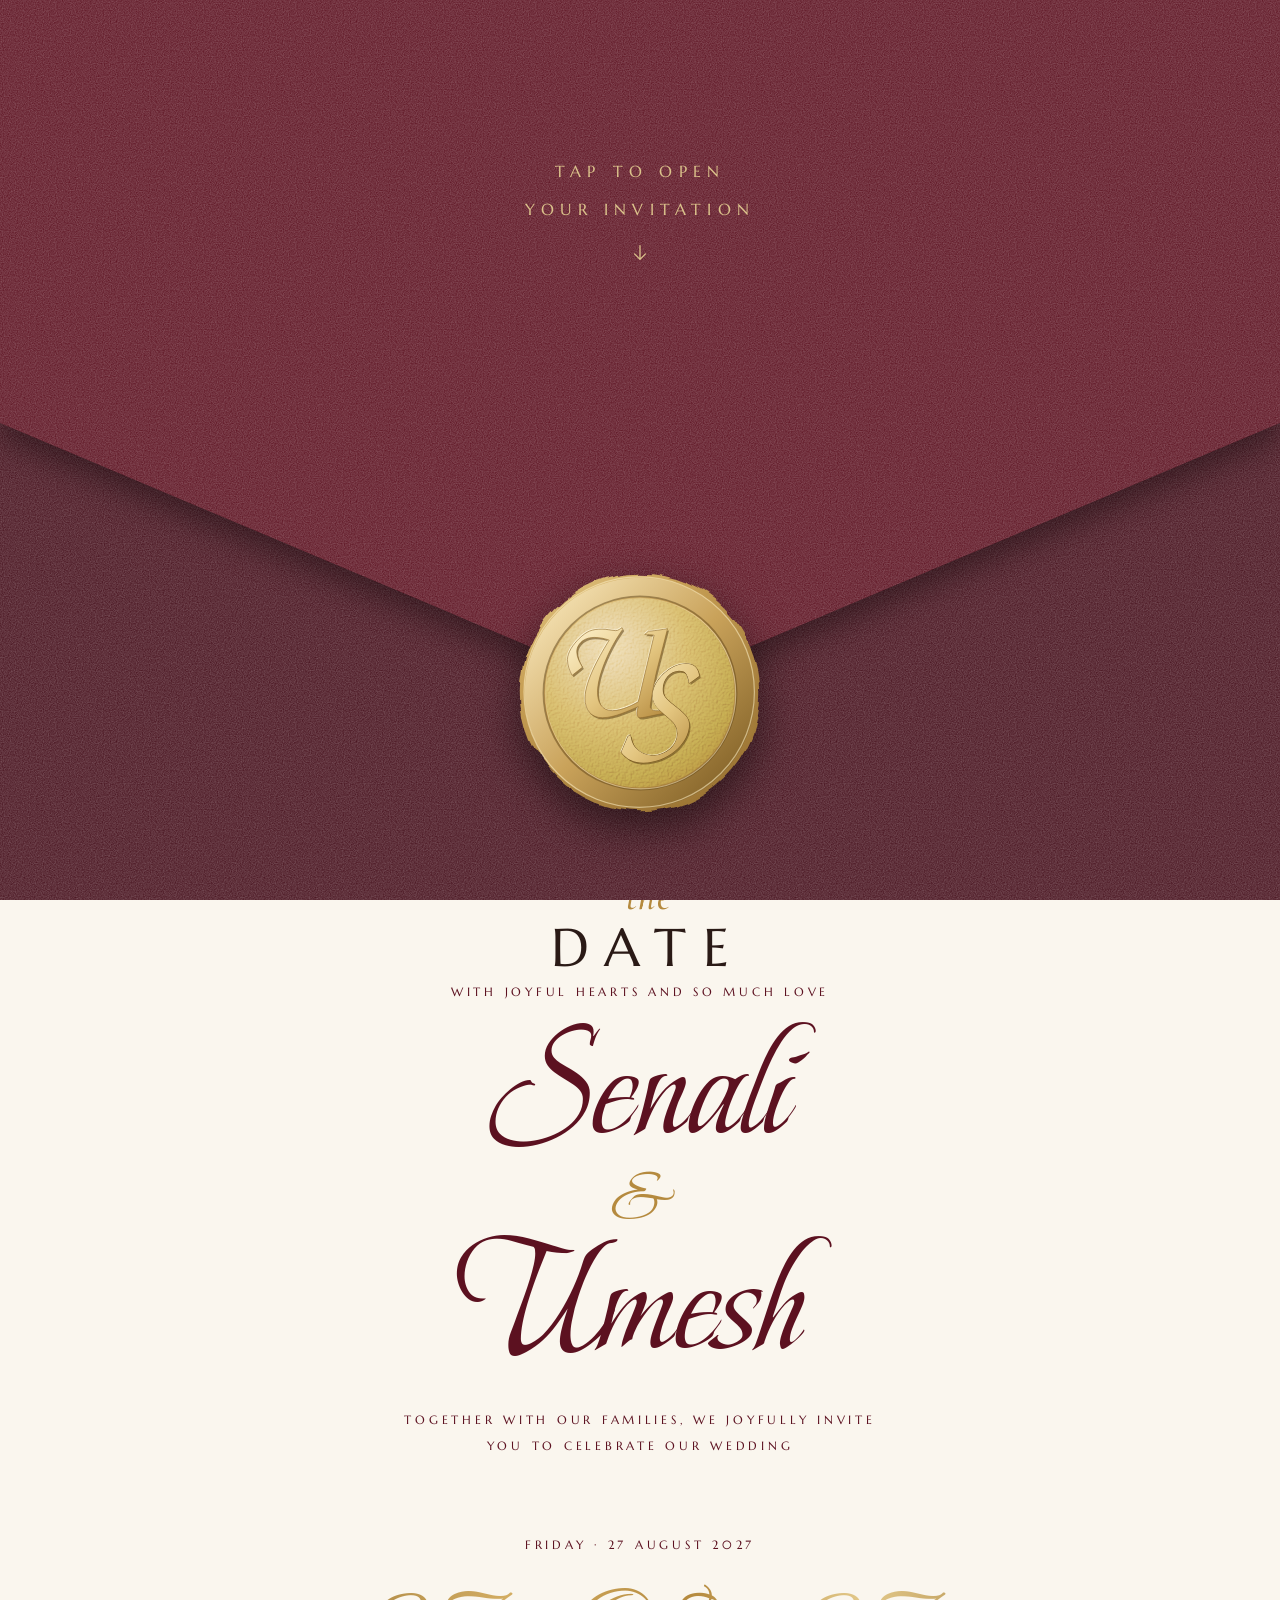
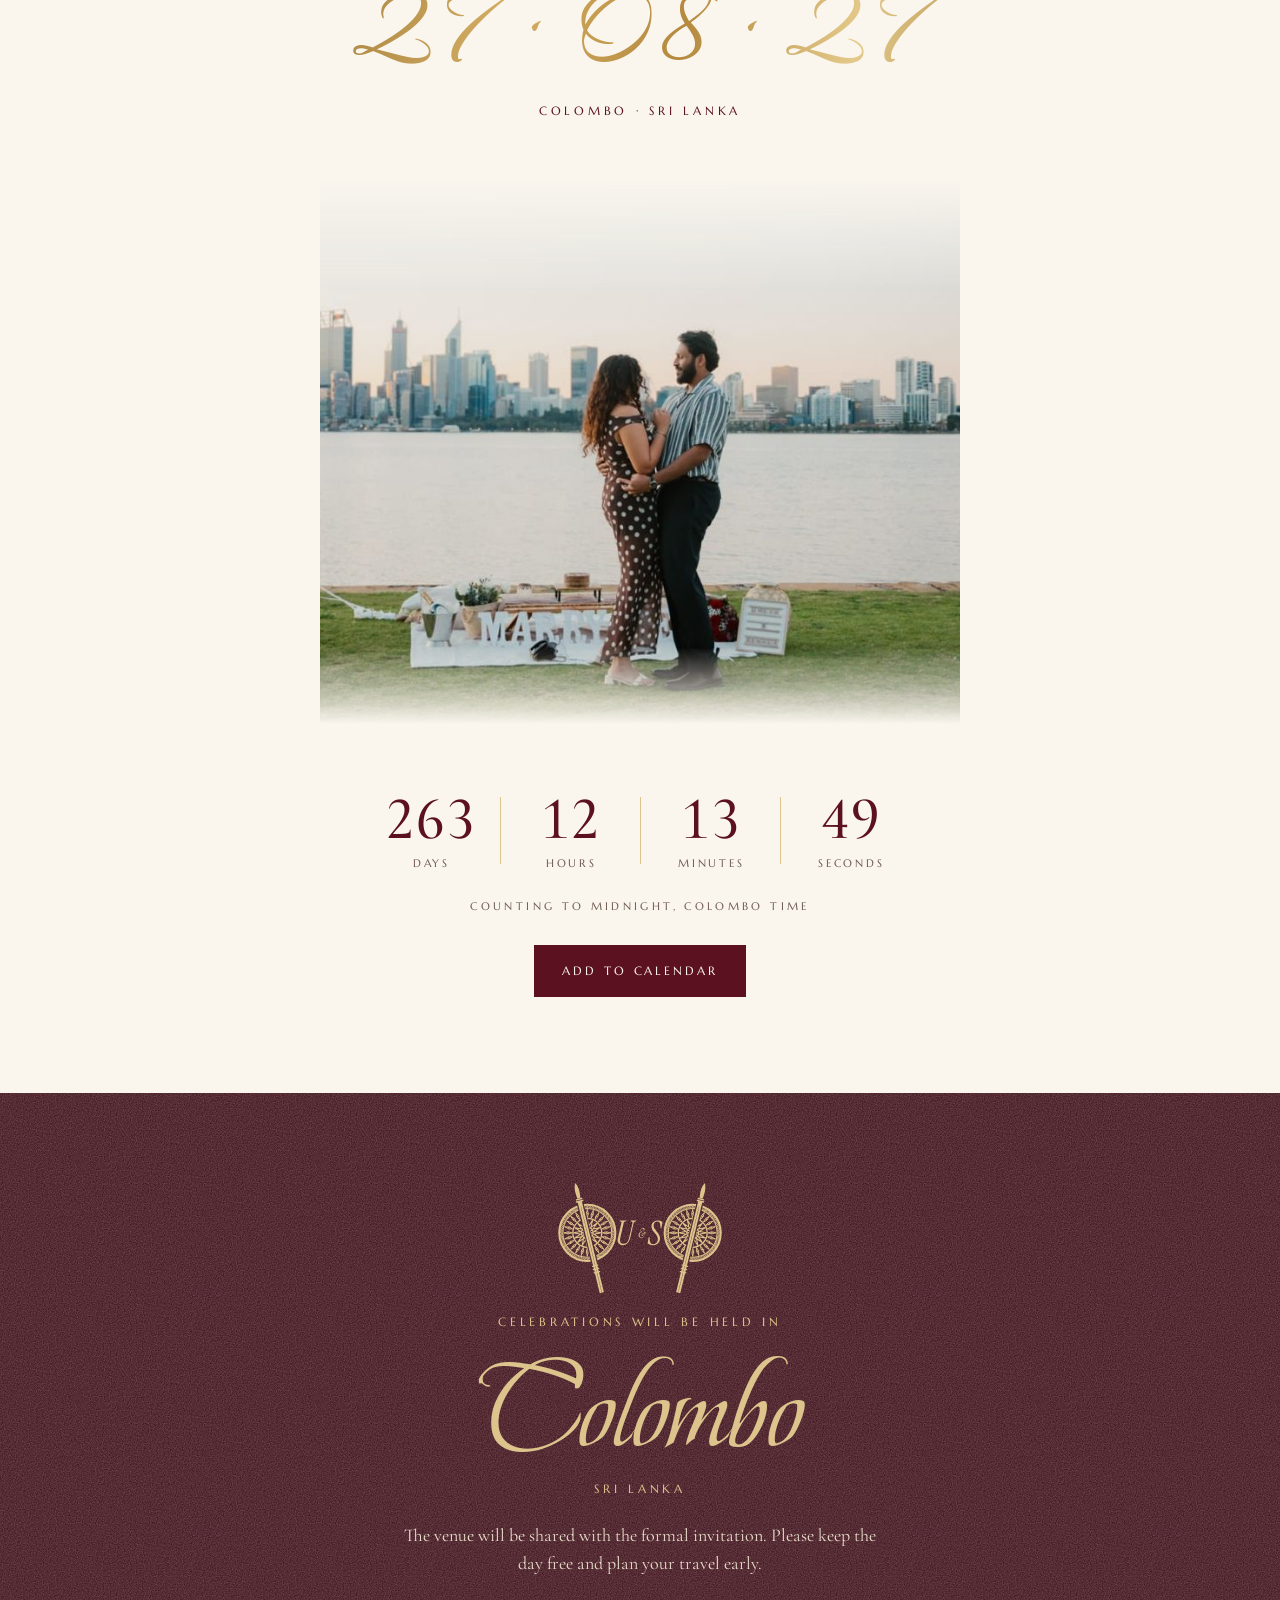
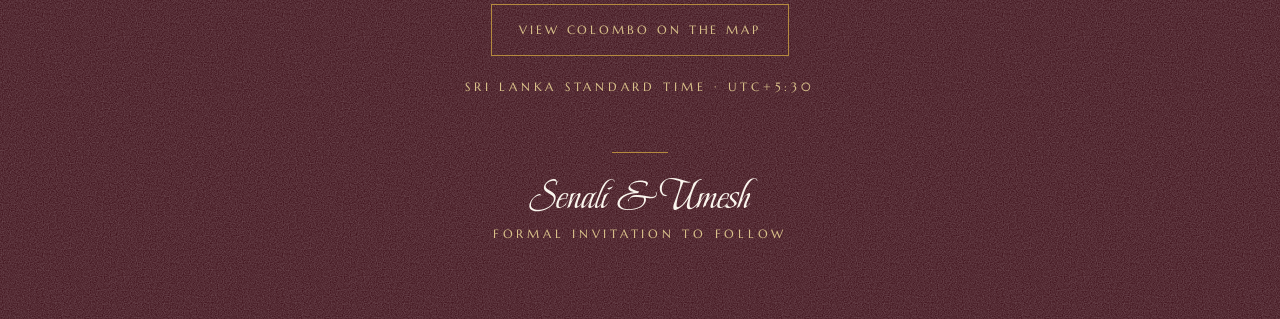
==== index.html @ 2de8e331 "Add files via upload" ====
<!doctype html>
<html lang="en">
<head>
<meta charset="utf-8">
<meta name="viewport" content="width=device-width, initial-scale=1, viewport-fit=cover">
<title>Senali &amp; Umesh | Save the Date</title>
<meta name="description" content="Save the date: 27 August 2027, Colombo, Sri Lanka. Formal invitation to follow.">
<meta property="og:type" content="website">
<meta property="og:title" content="Senali &amp; Umesh | Save the Date">
<meta property="og:description" content="27 August 2027, Colombo, Sri Lanka. Formal invitation to follow.">
<meta property="og:image" content="https://YOUR-SITE.vercel.app/og.jpg">
<meta property="og:image:width" content="1200">
<meta property="og:image:height" content="630">
<meta name="twitter:card" content="summary_large_image">
<meta name="theme-color" content="#5C1120">
<link rel="stylesheet" href="https://fonts.googleapis.com/css2?family=Beau+Rivage&family=Cormorant+Garamond:ital,wght@0,400;0,500;0,600;1,400;1,500&family=Marcellus&display=swap">
<style>
/* Layout: a sealed burgundy envelope opens onto one centred column.
   A faded hero photograph, the names, the date, a live countdown,
   then a deep burgundy band for Colombo. */
:root {
  --ivory: #FAF6EE;
  --paper: #F2E9DA;
  --burgundy: #5C1120;
  --deep: #3A0A14;
  --abyss: #2B0710;
  --gold: #B58A3E;
  --gold-light: #DCC48C;
  --ink: #2A1A16;
  --muted: #6F5A52;
  --script: 'Beau Rivage', 'Snell Roundhand', 'Brush Script MT', cursive;
  --label: 'Marcellus', 'Trajan Pro', Georgia, serif;
  --body: 'Cormorant Garamond', Georgia, 'Times New Roman', serif;
  --noise: url("data:image/svg+xml;utf8,<svg xmlns='http://www.w3.org/2000/svg' width='240' height='240'><filter id='n'><feTurbulence type='fractalNoise' baseFrequency='.85' numOctaves='2' stitchTiles='stitch'/><feColorMatrix values='0 0 0 0 1 0 0 0 0 1 0 0 0 0 1 0 0 0 .28 0'/></filter><rect width='100%25' height='100%25' filter='url(%23n)'/></svg>");
}
* { box-sizing: border-box; }
html { scroll-behavior: smooth; }
body {
  margin: 0;
  background: var(--ivory);
  color: var(--ink);
  font-family: var(--body);
  font-size: 1.125rem;
  line-height: 1.6;
  overflow-x: hidden;
  -webkit-font-smoothing: antialiased;
}
body:has(#opener:not([hidden])) { overflow: hidden; }

.col { width: 100%; max-width: 960px; margin-inline: auto; padding-inline: max(16px, 4vw); }
.label {
  margin: 0;
  font-family: var(--label);
  font-size: .78rem;
  line-height: 2.1;
  letter-spacing: .3em;
  text-transform: uppercase;
  color: var(--burgundy);
  text-align: center;
}
.photo { background-image: url([data-uri]); background-repeat: no-repeat; }

/* crest colouring: one symbol, two palettes */
.crest { display: block; overflow: visible; }
.crest-ivory { color: var(--burgundy); }
.crest-night { color: var(--gold-light); }

/* ---------- opener ---------- */
.opener {
  position: fixed; inset: 0; z-index: 50;
  perspective: 1400px; overflow: hidden;
  touch-action: none; overscroll-behavior: contain; cursor: pointer;
}
.inside { position: absolute; inset: 0; background: var(--noise), var(--abyss); transition: opacity .7s ease .85s; }
.pocket {
  position: absolute; inset: 0;
  background: var(--noise), #46101C;
  clip-path: polygon(0 47%, 50% 77%, 100% 47%, 100% 100%, 0 100%);
  transition: transform .8s cubic-bezier(.6, 0, .3, 1) .75s;
}
.flap-wrap {
  position: absolute; inset: 0;
  transform-origin: 50% 0;
  backface-visibility: hidden; -webkit-backface-visibility: hidden;
  filter: drop-shadow(0 14px 16px rgba(0, 0, 0, .4));
  transition: transform .85s cubic-bezier(.5, 0, .2, 1) .15s;
}
.flap {
  position: absolute; inset: 0;
  background: var(--noise), var(--burgundy);
  clip-path: polygon(0 0, 100% 0, 100% 47%, 50% 77%, 0 47%);
  display: flex; flex-direction: column; align-items: center;
  padding-top: calc(17vh + env(safe-area-inset-top, 0px));
}
.tap {
  margin: 0; text-align: center;
  font-family: var(--label); text-transform: uppercase;
  letter-spacing: .38em; line-height: 2.3;
  font-size: clamp(.78rem, 3.3vw, 1.02rem);
  color: var(--gold-light);
}
.tap-arrow { margin-top: 14px; width: 22px; height: 22px; animation: nudge 2s ease-in-out infinite; }
@keyframes nudge { 50% { transform: translateY(6px); } }
.seal {
  position: absolute; left: 50%; top: 77%;
  width: clamp(190px, 54vw, 270px); aspect-ratio: 1;
  transform: translate(-50%, -50%);
  padding: 0; border: 0; background: none; cursor: pointer;
  filter: drop-shadow(0 18px 22px rgba(0, 0, 0, .5));
  transition: transform .45s cubic-bezier(.3, 1.6, .5, 1), opacity .4s ease .1s;
  animation: breathe 3.4s ease-in-out infinite;
}
@keyframes breathe { 50% { transform: translate(-50%, -50%) scale(1.035); } }
.seal:hover { transform: translate(-50%, -50%) scale(1.05); }
.seal:focus-visible { outline: 2px solid var(--gold-light); outline-offset: 10px; border-radius: 50%; }
.seal svg { display: block; width: 100%; height: 100%; overflow: visible; }
.opener.opening .seal { animation: none; transform: translate(-50%, -50%) scale(1.2); opacity: 0; }
.opener.opening .flap-wrap { transform: rotateX(-180deg); }
.opener.opening .pocket { transform: translateY(105%); }
.opener.opening .inside { opacity: 0; }

/* ---------- reveal ---------- */
@keyframes rise { from { opacity: 0; transform: translateY(18px); } to { opacity: 1; transform: none; } }
.is-open .rise { animation: rise 1s cubic-bezier(.2, .7, .2, 1) both; animation-delay: calc(var(--i, 0) * .14s + .9s); }

/* ---------- hero ---------- */
.hero { padding: 0; width: min(100%, 560px); margin-inline: auto; position: relative; }
.hero-photo {
  aspect-ratio: 4 / 5; background-color: var(--paper);
  background-size: cover; background-position: 50% 88%;
  -webkit-mask-image: linear-gradient(to bottom, #000 0%, #000 55%, rgba(0,0,0,.5) 78%, transparent 97%);
          mask-image: linear-gradient(to bottom, #000 0%, #000 55%, rgba(0,0,0,.5) 78%, transparent 97%);
}
.hero-title { position: relative; margin-top: clamp(-64px, -11vw, -36px); text-align: center; padding-inline: 16px; }
.hero-crest { width: clamp(190px, 54vw, 250px); height: auto; margin: 0 auto 10px; }
.std { margin: 0; font-family: var(--label); font-weight: 400; text-transform: uppercase; color: var(--ink); font-size: clamp(2.3rem, 11vw, 3.3rem); line-height: 1.12; letter-spacing: .32em; padding-left: .32em; }
.std span { display: block; }
.std em { display: block; font-family: var(--body); font-style: italic; font-weight: 500; text-transform: lowercase; letter-spacing: .04em; padding: 0; color: var(--gold); font-size: .72em; line-height: 1; margin: .1em 0; }
.photo-2 {
  width: min(100%, 640px); margin: clamp(30px, 6vw, 56px) auto 0; aspect-ratio: 4 / 3.4;
  background-image: url([data-uri]); background-repeat: no-repeat;
  background-size: 190% auto; background-position: 54% 78%; background-color: var(--paper);
  -webkit-mask-image: linear-gradient(to bottom, transparent 0%, #000 20%, #000 86%, transparent 100%);
          mask-image: linear-gradient(to bottom, transparent 0%, #000 20%, #000 86%, transparent 100%);
}

/* ---------- names ---------- */
.names-sec { padding-top: clamp(8px, 2vw, 20px); }
.names {
  margin: 0; display: flex; flex-direction: column; align-items: center;
  font-family: var(--script); font-weight: 400; color: var(--burgundy);
  font-size: clamp(5rem, 26vw, 10rem); line-height: .82;
}
.names:focus { outline: none; }
.names .amp { font-size: .42em; line-height: 1.25; color: var(--gold); }
.invite { max-width: 31rem; margin: clamp(22px, 4vw, 36px) auto 0; }

/* ---------- date ---------- */
.date { padding-top: clamp(40px, 8vw, 72px); text-align: center; }
.bigdate {
  margin: .1em 0; font-family: var(--script);
  font-size: clamp(3.6rem, 17vw, 6.5rem); line-height: 1.15;
  color: var(--gold);
}
@supports (background-clip: text) or (-webkit-background-clip: text) {
  .bigdate {
    background: linear-gradient(100deg, #8F6A2C 0%, #D4AE63 35%, #B58A3E 55%, #E3C98A 75%, #9A722F 100%);
    -webkit-background-clip: text; background-clip: text;
    color: transparent; -webkit-text-fill-color: transparent;
  }
}

/* ---------- countdown ---------- */
.count-sec { padding-top: clamp(36px, 7vw, 60px); }
.count { display: grid; grid-template-columns: repeat(4, 1fr); width: min(100%, 560px); margin: 0 auto; }
.unit { position: relative; display: flex; flex-direction: column; align-items: center; gap: .35rem; padding: .3rem 0; min-width: 0; }
.unit + .unit::before { content: ""; position: absolute; left: 0; top: 14%; bottom: 14%; width: 1px; background: var(--gold-light); }
.n {
  font-family: var(--body); font-weight: 500; line-height: 1;
  font-size: clamp(2.2rem, 10vw, 3.8rem);
  font-variant-numeric: lining-nums tabular-nums;
  color: var(--burgundy);
}
.u { font-family: var(--label); font-size: .66rem; letter-spacing: .28em; text-transform: uppercase; color: var(--muted); padding-left: .28em; }
.count-note { margin-top: 18px; color: var(--muted); font-size: .7rem; }
.cal { margin-top: 26px; display: flex; flex-direction: column; align-items: center; gap: 14px; }
.cal-btn {
  display: inline-flex; padding: .95rem 1.7rem;
  border: 1px solid var(--burgundy); background: var(--burgundy); color: var(--ivory); text-decoration: none;
  font-family: var(--label); font-size: .76rem; letter-spacing: .24em; text-transform: uppercase;
  transition: background-color .25s ease, color .25s ease;
}
.cal-btn:hover { background: transparent; color: var(--burgundy); }
.cal-btn:focus-visible { outline: 2px solid var(--gold); outline-offset: 4px; }

/* ---------- Colombo band ---------- */
.band { background: var(--noise), var(--deep); color: var(--ivory); text-align: center; margin-top: clamp(52px, 9vw, 96px); padding-block: clamp(52px, 9vw, 88px) clamp(40px, 8vw, 72px); }
.band .label { color: var(--gold-light); }
.band-crest { width: 170px; height: auto; margin: 0 auto 14px; }
.place { margin: .1em 0 0; font-family: var(--script); font-weight: 400; font-size: clamp(4.4rem, 22vw, 8rem); line-height: 1; color: var(--gold-light); }
.band-text { max-width: 30rem; margin: 18px auto 0; color: #E9DDCB; }
.maps {
  display: inline-flex; margin-top: 26px; padding: .95rem 1.7rem;
  border: 1px solid var(--gold); color: var(--gold-light); text-decoration: none;
  font-family: var(--label); font-size: .76rem; letter-spacing: .24em; text-transform: uppercase;
  transition: background-color .25s ease, color .25s ease;
}
.maps:hover { background: var(--gold); color: var(--deep); }
.maps:focus-visible { outline: 2px solid var(--gold-light); outline-offset: 4px; }
.tz { margin-top: 18px; }
.band-rule { width: 56px; height: 1px; margin: clamp(34px, 6vw, 52px) auto 22px; background: var(--gold); }
.sign { margin: 0; font-family: var(--script); font-size: 2.6rem; line-height: 1.1; color: var(--ivory); }

@media (prefers-reduced-motion: reduce) {
  *, *::before, *::after { animation: none !important; transition-duration: .01ms !important; transition-delay: 0s !important; }
}
</style>

</head>
<body>
<svg width="0" height="0" style="position:absolute" aria-hidden="true" focusable="false">
  <defs>
    <filter id="deboss" x="-5%" y="-5%" width="110%" height="110%">
      <feOffset in="SourceAlpha" dx=".8" dy="1" result="o"/>
      <feFlood flood-color="#FFEFC8" flood-opacity=".6"/>
      <feComposite in2="o" operator="in" result="hl"/>
      <feMerge><feMergeNode in="hl"/><feMergeNode in="SourceGraphic"/></feMerge>
    </filter>
    <symbol id="crest" viewBox="0 0 400 400"><defs><mask id="sesKnock" maskUnits="userSpaceOnUse" x="-20" y="-20" width="440" height="440"><rect x="-20" y="-20" width="440" height="440" fill="#fff"/><path d="M54.6 112 L118.3 374" stroke="#000" stroke-width="16"/></mask><mask id="groove" maskUnits="objectBoundingBox" x="-1" y="0" width="3" height="1"><rect x="-10" y="0" width="30" height="1000" fill="#fff"/><rect x="-0.35" y="26" width="0.7" height="1000" fill="#000"/></mask></defs><g fill="currentColor" stroke="currentColor" stroke-linecap="round"><g mask="url(#sesKnock)"><circle cx="76" cy="200" r="66" fill="none" stroke-width="4.80"/><circle cx="76" cy="200" r="57.5" fill="none" stroke-width="2.40"/><path d="M140.2 200.0 L133.6 211.7" stroke-width="1.95" fill="none"/><path d="M139.8 207.5 L131.9 218.3" stroke-width="1.95" fill="none"/><path d="M138.5 214.8 L129.4 224.7" stroke-width="1.95" fill="none"/><path d="M136.3 222.0 L126.2 230.7" stroke-width="1.95" fill="none"/><path d="M133.4 228.8 L122.3 236.3" stroke-width="1.95" fill="none"/><path d="M129.6 235.3 L117.7 241.4" stroke-width="1.95" fill="none"/><path d="M125.2 241.3 L112.6 246.0" stroke-width="1.95" fill="none"/><path d="M120.1 246.7 L107.0 249.9" stroke-width="1.95" fill="none"/><path d="M114.3 251.5 L101.0 253.2" stroke-width="1.95" fill="none"/><path d="M108.1 255.6 L94.7 255.7" stroke-width="1.95" fill="none"/><path d="M101.4 258.9 L88.1 257.5" stroke-width="1.95" fill="none"/><path d="M94.4 261.5 L81.3 258.6" stroke-width="1.95" fill="none"/><path d="M87.1 263.2 L74.5 258.8" stroke-width="1.95" fill="none"/><path d="M79.7 264.1 L67.7 258.2" stroke-width="1.95" fill="none"/><path d="M72.3 264.1 L61.0 256.9" stroke-width="1.95" fill="none"/><path d="M64.9 263.2 L54.5 254.7" stroke-width="1.95" fill="none"/><path d="M57.6 261.5 L48.3 251.9" stroke-width="1.95" fill="none"/><path d="M50.6 258.9 L42.4 248.3" stroke-width="1.95" fill="none"/><path d="M43.9 255.6 L37.1 244.1" stroke-width="1.95" fill="none"/><path d="M37.7 251.5 L32.2 239.2" stroke-width="1.95" fill="none"/><path d="M31.9 246.7 L28.0 233.9" stroke-width="1.95" fill="none"/><path d="M26.8 241.3 L24.3 228.1" stroke-width="1.95" fill="none"/><path d="M22.4 235.3 L21.4 221.9" stroke-width="1.95" fill="none"/><path d="M18.6 228.8 L19.3 215.4" stroke-width="1.95" fill="none"/><path d="M15.7 222.0 L17.9 208.7" stroke-width="1.95" fill="none"/><path d="M13.5 214.8 L17.2 201.9" stroke-width="1.95" fill="none"/><path d="M12.2 207.5 L17.4 195.1" stroke-width="1.95" fill="none"/><path d="M11.8 200.0 L18.4 188.3" stroke-width="1.95" fill="none"/><path d="M12.2 192.5 L20.1 181.7" stroke-width="1.95" fill="none"/><path d="M13.5 185.2 L22.6 175.3" stroke-width="1.95" fill="none"/><path d="M15.7 178.0 L25.8 169.3" stroke-width="1.95" fill="none"/><path d="M18.6 171.2 L29.7 163.7" stroke-width="1.95" fill="none"/><path d="M22.4 164.7 L34.3 158.6" stroke-width="1.95" fill="none"/><path d="M26.8 158.7 L39.4 154.0" stroke-width="1.95" fill="none"/><path d="M31.9 153.3 L45.0 150.1" stroke-width="1.95" fill="none"/><path d="M37.7 148.5 L51.0 146.8" stroke-width="1.95" fill="none"/><path d="M43.9 144.4 L57.3 144.3" stroke-width="1.95" fill="none"/><path d="M50.6 141.1 L63.9 142.5" stroke-width="1.95" fill="none"/><path d="M57.6 138.5 L70.7 141.4" stroke-width="1.95" fill="none"/><path d="M64.9 136.8 L77.5 141.2" stroke-width="1.95" fill="none"/><path d="M72.3 135.9 L84.3 141.8" stroke-width="1.95" fill="none"/><path d="M79.7 135.9 L91.0 143.1" stroke-width="1.95" fill="none"/><path d="M87.1 136.8 L97.5 145.3" stroke-width="1.95" fill="none"/><path d="M94.4 138.5 L103.7 148.1" stroke-width="1.95" fill="none"/><path d="M101.4 141.1 L109.6 151.7" stroke-width="1.95" fill="none"/><path d="M108.1 144.4 L114.9 155.9" stroke-width="1.95" fill="none"/><path d="M114.3 148.5 L119.8 160.8" stroke-width="1.95" fill="none"/><path d="M120.1 153.3 L124.0 166.1" stroke-width="1.95" fill="none"/><path d="M125.2 158.7 L127.7 171.9" stroke-width="1.95" fill="none"/><path d="M129.6 164.7 L130.6 178.1" stroke-width="1.95" fill="none"/><path d="M133.4 171.2 L132.7 184.6" stroke-width="1.95" fill="none"/><path d="M136.3 178.0 L134.1 191.3" stroke-width="1.95" fill="none"/><path d="M138.5 185.2 L134.8 198.1" stroke-width="1.95" fill="none"/><path d="M139.8 192.5 L134.6 204.9" stroke-width="1.95" fill="none"/><path d="M130.0 200.0 Q120.7 194.7 112.0 200.0 Q120.7 205.3 130.0 200.0Z" fill="none" stroke-width="2.25"/><circle cx="121.0" cy="200.0" r="1.9" stroke="none"/><path d="M128.2 214.0 Q120.5 206.4 110.8 209.3 Q117.8 216.7 128.2 214.0Z" fill="none" stroke-width="2.25"/><circle cx="119.5" cy="211.6" r="1.9" stroke="none"/><path d="M122.8 227.0 Q117.4 217.8 107.2 218.0 Q112.0 226.9 122.8 227.0Z" fill="none" stroke-width="2.25"/><circle cx="115.0" cy="222.5" r="1.9" stroke="none"/><path d="M114.2 238.2 Q111.3 227.8 101.5 225.5 Q103.8 235.3 114.2 238.2Z" fill="none" stroke-width="2.25"/><circle cx="107.8" cy="231.8" r="1.9" stroke="none"/><path d="M103.0 246.8 Q102.9 236.0 94.0 231.2 Q93.8 241.4 103.0 246.8Z" fill="none" stroke-width="2.25"/><circle cx="98.5" cy="239.0" r="1.9" stroke="none"/><path d="M90.0 252.2 Q92.7 241.8 85.3 234.8 Q82.4 244.5 90.0 252.2Z" fill="none" stroke-width="2.25"/><circle cx="87.6" cy="243.5" r="1.9" stroke="none"/><path d="M76.0 254.0 Q81.3 244.7 76.0 236.0 Q70.7 244.7 76.0 254.0Z" fill="none" stroke-width="2.25"/><circle cx="76.0" cy="245.0" r="1.9" stroke="none"/><path d="M62.0 252.2 Q69.6 244.5 66.7 234.8 Q59.3 241.8 62.0 252.2Z" fill="none" stroke-width="2.25"/><circle cx="64.4" cy="243.5" r="1.9" stroke="none"/><path d="M49.0 246.8 Q58.2 241.4 58.0 231.2 Q49.1 236.0 49.0 246.8Z" fill="none" stroke-width="2.25"/><circle cx="53.5" cy="239.0" r="1.9" stroke="none"/><path d="M37.8 238.2 Q48.2 235.3 50.5 225.5 Q40.7 227.8 37.8 238.2Z" fill="none" stroke-width="2.25"/><circle cx="44.2" cy="231.8" r="1.9" stroke="none"/><path d="M29.2 227.0 Q40.0 226.9 44.8 218.0 Q34.6 217.8 29.2 227.0Z" fill="none" stroke-width="2.25"/><circle cx="37.0" cy="222.5" r="1.9" stroke="none"/><path d="M23.8 214.0 Q34.2 216.7 41.2 209.3 Q31.5 206.4 23.8 214.0Z" fill="none" stroke-width="2.25"/><circle cx="32.5" cy="211.6" r="1.9" stroke="none"/><path d="M22.0 200.0 Q31.3 205.3 40.0 200.0 Q31.3 194.7 22.0 200.0Z" fill="none" stroke-width="2.25"/><circle cx="31.0" cy="200.0" r="1.9" stroke="none"/><path d="M23.8 186.0 Q31.5 193.6 41.2 190.7 Q34.2 183.3 23.8 186.0Z" fill="none" stroke-width="2.25"/><circle cx="32.5" cy="188.4" r="1.9" stroke="none"/><path d="M29.2 173.0 Q34.6 182.2 44.8 182.0 Q40.0 173.1 29.2 173.0Z" fill="none" stroke-width="2.25"/><circle cx="37.0" cy="177.5" r="1.9" stroke="none"/><path d="M37.8 161.8 Q40.7 172.2 50.5 174.5 Q48.2 164.7 37.8 161.8Z" fill="none" stroke-width="2.25"/><circle cx="44.2" cy="168.2" r="1.9" stroke="none"/><path d="M49.0 153.2 Q49.1 164.0 58.0 168.8 Q58.2 158.6 49.0 153.2Z" fill="none" stroke-width="2.25"/><circle cx="53.5" cy="161.0" r="1.9" stroke="none"/><path d="M62.0 147.8 Q59.3 158.2 66.7 165.2 Q69.6 155.5 62.0 147.8Z" fill="none" stroke-width="2.25"/><circle cx="64.4" cy="156.5" r="1.9" stroke="none"/><path d="M76.0 146.0 Q70.7 155.3 76.0 164.0 Q81.3 155.3 76.0 146.0Z" fill="none" stroke-width="2.25"/><circle cx="76.0" cy="155.0" r="1.9" stroke="none"/><path d="M90.0 147.8 Q82.4 155.5 85.3 165.2 Q92.7 158.2 90.0 147.8Z" fill="none" stroke-width="2.25"/><circle cx="87.6" cy="156.5" r="1.9" stroke="none"/><path d="M103.0 153.2 Q93.8 158.6 94.0 168.8 Q102.9 164.0 103.0 153.2Z" fill="none" stroke-width="2.25"/><circle cx="98.5" cy="161.0" r="1.9" stroke="none"/><path d="M114.2 161.8 Q103.8 164.7 101.5 174.5 Q111.3 172.2 114.2 161.8Z" fill="none" stroke-width="2.25"/><circle cx="107.8" cy="168.2" r="1.9" stroke="none"/><path d="M122.8 173.0 Q112.0 173.1 107.2 182.0 Q117.4 182.2 122.8 173.0Z" fill="none" stroke-width="2.25"/><circle cx="115.0" cy="177.5" r="1.9" stroke="none"/><path d="M128.2 186.0 Q117.8 183.3 110.8 190.7 Q120.5 193.6 128.2 186.0Z" fill="none" stroke-width="2.25"/><circle cx="119.5" cy="188.4" r="1.9" stroke="none"/><circle cx="76" cy="200" r="34" fill="none" stroke-width="3.00"/><path d="M76.0 168.0 L79.1 184.3 L88.2 170.4 L84.9 186.7 L98.6 177.4 L89.3 191.1 L105.6 187.8 L91.7 196.9 L108.0 200.0 L91.7 203.1 L105.6 212.2 L89.3 208.9 L98.6 222.6 L84.9 213.3 L88.2 229.6 L79.1 215.7 L76.0 232.0 L72.9 215.7 L63.8 229.6 L67.1 213.3 L53.4 222.6 L62.7 208.9 L46.4 212.2 L60.3 203.1 L44.0 200.0 L60.3 196.9 L46.4 187.8 L62.7 191.1 L53.4 177.4 L67.1 186.7 L63.8 170.4 L72.9 184.3Z" fill="none" stroke-width="2.40" stroke-linejoin="round"/><circle cx="76.0" cy="171.3" r="1.4" stroke="none"/><circle cx="87.0" cy="173.5" r="1.4" stroke="none"/><circle cx="96.3" cy="179.7" r="1.4" stroke="none"/><circle cx="102.5" cy="189.0" r="1.4" stroke="none"/><circle cx="104.7" cy="200.0" r="1.4" stroke="none"/><circle cx="102.5" cy="211.0" r="1.4" stroke="none"/><circle cx="96.3" cy="220.3" r="1.4" stroke="none"/><circle cx="87.0" cy="226.5" r="1.4" stroke="none"/><circle cx="76.0" cy="228.7" r="1.4" stroke="none"/><circle cx="65.0" cy="226.5" r="1.4" stroke="none"/><circle cx="55.7" cy="220.3" r="1.4" stroke="none"/><circle cx="49.5" cy="211.0" r="1.4" stroke="none"/><circle cx="47.3" cy="200.0" r="1.4" stroke="none"/><circle cx="49.5" cy="189.0" r="1.4" stroke="none"/><circle cx="55.7" cy="179.7" r="1.4" stroke="none"/><circle cx="65.0" cy="173.5" r="1.4" stroke="none"/><circle cx="76" cy="200" r="14" fill="none" stroke-width="3.00"/><path d="M88.0 200.0 Q84.5 198.3 79.6 200.0 Q84.5 201.7 88.0 200.0Z" fill="none" stroke-width="2.25"/><path d="M86.4 206.0 Q84.2 202.7 79.1 201.8 Q82.5 205.7 86.4 206.0Z" fill="none" stroke-width="2.25"/><path d="M82.0 210.4 Q81.7 206.5 77.8 203.1 Q78.7 208.2 82.0 210.4Z" fill="none" stroke-width="2.25"/><path d="M76.0 212.0 Q77.7 208.5 76.0 203.6 Q74.3 208.5 76.0 212.0Z" fill="none" stroke-width="2.25"/><path d="M70.0 210.4 Q73.3 208.2 74.2 203.1 Q70.3 206.5 70.0 210.4Z" fill="none" stroke-width="2.25"/><path d="M65.6 206.0 Q69.5 205.7 72.9 201.8 Q67.8 202.7 65.6 206.0Z" fill="none" stroke-width="2.25"/><path d="M64.0 200.0 Q67.5 201.7 72.4 200.0 Q67.5 198.3 64.0 200.0Z" fill="none" stroke-width="2.25"/><path d="M65.6 194.0 Q67.8 197.3 72.9 198.2 Q69.5 194.3 65.6 194.0Z" fill="none" stroke-width="2.25"/><path d="M70.0 189.6 Q70.3 193.5 74.2 196.9 Q73.3 191.8 70.0 189.6Z" fill="none" stroke-width="2.25"/><path d="M76.0 188.0 Q74.3 191.5 76.0 196.4 Q77.7 191.5 76.0 188.0Z" fill="none" stroke-width="2.25"/><path d="M82.0 189.6 Q78.7 191.8 77.8 196.9 Q81.7 193.5 82.0 189.6Z" fill="none" stroke-width="2.25"/><path d="M86.4 194.0 Q82.5 194.3 79.1 198.2 Q84.2 197.3 86.4 194.0Z" fill="none" stroke-width="2.25"/><circle cx="76" cy="200" r="2.6" fill="none" stroke-width="2.40"/><circle cx="76" cy="200" r="1.2" stroke="none"/></g><g transform="translate(54.607734806629836 112) rotate(-13.663)"><rect x="-5.0" y="14" width="10" height="222" rx="1.2" stroke="none" mask="url(#groove)"/><path d="M-6.6 170 H6.6" stroke-width="2.70" fill="none"/><path d="M-6.6 178 H6.6" stroke-width="2.70" fill="none"/><path d="M-6.6 186 H6.6" stroke-width="2.70" fill="none"/><path d="M-7.4 14 H7.4 M-6.4 9 H6.4" stroke-width="3.30" fill="none"/><path d="M0 -30 C5.5 -20 6.2 -8 3.4 7 H-3.4 C-6.2 -8 -5.5 -20 0 -30Z" stroke="none"/><path d="M0 -22 V2" stroke-width="1.50" fill="none" mask="url(#tipgroove)"/></g></g><g fill="currentColor" stroke="currentColor" stroke-linecap="round" transform="translate(400 0) scale(-1 1)"><g mask="url(#sesKnock)"><circle cx="76" cy="200" r="66" fill="none" stroke-width="4.80"/><circle cx="76" cy="200" r="57.5" fill="none" stroke-width="2.40"/><path d="M140.2 200.0 L133.6 211.7" stroke-width="1.95" fill="none"/><path d="M139.8 207.5 L131.9 218.3" stroke-width="1.95" fill="none"/><path d="M138.5 214.8 L129.4 224.7" stroke-width="1.95" fill="none"/><path d="M136.3 222.0 L126.2 230.7" stroke-width="1.95" fill="none"/><path d="M133.4 228.8 L122.3 236.3" stroke-width="1.95" fill="none"/><path d="M129.6 235.3 L117.7 241.4" stroke-width="1.95" fill="none"/><path d="M125.2 241.3 L112.6 246.0" stroke-width="1.95" fill="none"/><path d="M120.1 246.7 L107.0 249.9" stroke-width="1.95" fill="none"/><path d="M114.3 251.5 L101.0 253.2" stroke-width="1.95" fill="none"/><path d="M108.1 255.6 L94.7 255.7" stroke-width="1.95" fill="none"/><path d="M101.4 258.9 L88.1 257.5" stroke-width="1.95" fill="none"/><path d="M94.4 261.5 L81.3 258.6" stroke-width="1.95" fill="none"/><path d="M87.1 263.2 L74.5 258.8" stroke-width="1.95" fill="none"/><path d="M79.7 264.1 L67.7 258.2" stroke-width="1.95" fill="none"/><path d="M72.3 264.1 L61.0 256.9" stroke-width="1.95" fill="none"/><path d="M64.9 263.2 L54.5 254.7" stroke-width="1.95" fill="none"/><path d="M57.6 261.5 L48.3 251.9" stroke-width="1.95" fill="none"/><path d="M50.6 258.9 L42.4 248.3" stroke-width="1.95" fill="none"/><path d="M43.9 255.6 L37.1 244.1" stroke-width="1.95" fill="none"/><path d="M37.7 251.5 L32.2 239.2" stroke-width="1.95" fill="none"/><path d="M31.9 246.7 L28.0 233.9" stroke-width="1.95" fill="none"/><path d="M26.8 241.3 L24.3 228.1" stroke-width="1.95" fill="none"/><path d="M22.4 235.3 L21.4 221.9" stroke-width="1.95" fill="none"/><path d="M18.6 228.8 L19.3 215.4" stroke-width="1.95" fill="none"/><path d="M15.7 222.0 L17.9 208.7" stroke-width="1.95" fill="none"/><path d="M13.5 214.8 L17.2 201.9" stroke-width="1.95" fill="none"/><path d="M12.2 207.5 L17.4 195.1" stroke-width="1.95" fill="none"/><path d="M11.8 200.0 L18.4 188.3" stroke-width="1.95" fill="none"/><path d="M12.2 192.5 L20.1 181.7" stroke-width="1.95" fill="none"/><path d="M13.5 185.2 L22.6 175.3" stroke-width="1.95" fill="none"/><path d="M15.7 178.0 L25.8 169.3" stroke-width="1.95" fill="none"/><path d="M18.6 171.2 L29.7 163.7" stroke-width="1.95" fill="none"/><path d="M22.4 164.7 L34.3 158.6" stroke-width="1.95" fill="none"/><path d="M26.8 158.7 L39.4 154.0" stroke-width="1.95" fill="none"/><path d="M31.9 153.3 L45.0 150.1" stroke-width="1.95" fill="none"/><path d="M37.7 148.5 L51.0 146.8" stroke-width="1.95" fill="none"/><path d="M43.9 144.4 L57.3 144.3" stroke-width="1.95" fill="none"/><path d="M50.6 141.1 L63.9 142.5" stroke-width="1.95" fill="none"/><path d="M57.6 138.5 L70.7 141.4" stroke-width="1.95" fill="none"/><path d="M64.9 136.8 L77.5 141.2" stroke-width="1.95" fill="none"/><path d="M72.3 135.9 L84.3 141.8" stroke-width="1.95" fill="none"/><path d="M79.7 135.9 L91.0 143.1" stroke-width="1.95" fill="none"/><path d="M87.1 136.8 L97.5 145.3" stroke-width="1.95" fill="none"/><path d="M94.4 138.5 L103.7 148.1" stroke-width="1.95" fill="none"/><path d="M101.4 141.1 L109.6 151.7" stroke-width="1.95" fill="none"/><path d="M108.1 144.4 L114.9 155.9" stroke-width="1.95" fill="none"/><path d="M114.3 148.5 L119.8 160.8" stroke-width="1.95" fill="none"/><path d="M120.1 153.3 L124.0 166.1" stroke-width="1.95" fill="none"/><path d="M125.2 158.7 L127.7 171.9" stroke-width="1.95" fill="none"/><path d="M129.6 164.7 L130.6 178.1" stroke-width="1.95" fill="none"/><path d="M133.4 171.2 L132.7 184.6" stroke-width="1.95" fill="none"/><path d="M136.3 178.0 L134.1 191.3" stroke-width="1.95" fill="none"/><path d="M138.5 185.2 L134.8 198.1" stroke-width="1.95" fill="none"/><path d="M139.8 192.5 L134.6 204.9" stroke-width="1.95" fill="none"/><path d="M130.0 200.0 Q120.7 194.7 112.0 200.0 Q120.7 205.3 130.0 200.0Z" fill="none" stroke-width="2.25"/><circle cx="121.0" cy="200.0" r="1.9" stroke="none"/><path d="M128.2 214.0 Q120.5 206.4 110.8 209.3 Q117.8 216.7 128.2 214.0Z" fill="none" stroke-width="2.25"/><circle cx="119.5" cy="211.6" r="1.9" stroke="none"/><path d="M122.8 227.0 Q117.4 217.8 107.2 218.0 Q112.0 226.9 122.8 227.0Z" fill="none" stroke-width="2.25"/><circle cx="115.0" cy="222.5" r="1.9" stroke="none"/><path d="M114.2 238.2 Q111.3 227.8 101.5 225.5 Q103.8 235.3 114.2 238.2Z" fill="none" stroke-width="2.25"/><circle cx="107.8" cy="231.8" r="1.9" stroke="none"/><path d="M103.0 246.8 Q102.9 236.0 94.0 231.2 Q93.8 241.4 103.0 246.8Z" fill="none" stroke-width="2.25"/><circle cx="98.5" cy="239.0" r="1.9" stroke="none"/><path d="M90.0 252.2 Q92.7 241.8 85.3 234.8 Q82.4 244.5 90.0 252.2Z" fill="none" stroke-width="2.25"/><circle cx="87.6" cy="243.5" r="1.9" stroke="none"/><path d="M76.0 254.0 Q81.3 244.7 76.0 236.0 Q70.7 244.7 76.0 254.0Z" fill="none" stroke-width="2.25"/><circle cx="76.0" cy="245.0" r="1.9" stroke="none"/><path d="M62.0 252.2 Q69.6 244.5 66.7 234.8 Q59.3 241.8 62.0 252.2Z" fill="none" stroke-width="2.25"/><circle cx="64.4" cy="243.5" r="1.9" stroke="none"/><path d="M49.0 246.8 Q58.2 241.4 58.0 231.2 Q49.1 236.0 49.0 246.8Z" fill="none" stroke-width="2.25"/><circle cx="53.5" cy="239.0" r="1.9" stroke="none"/><path d="M37.8 238.2 Q48.2 235.3 50.5 225.5 Q40.7 227.8 37.8 238.2Z" fill="none" stroke-width="2.25"/><circle cx="44.2" cy="231.8" r="1.9" stroke="none"/><path d="M29.2 227.0 Q40.0 226.9 44.8 218.0 Q34.6 217.8 29.2 227.0Z" fill="none" stroke-width="2.25"/><circle cx="37.0" cy="222.5" r="1.9" stroke="none"/><path d="M23.8 214.0 Q34.2 216.7 41.2 209.3 Q31.5 206.4 23.8 214.0Z" fill="none" stroke-width="2.25"/><circle cx="32.5" cy="211.6" r="1.9" stroke="none"/><path d="M22.0 200.0 Q31.3 205.3 40.0 200.0 Q31.3 194.7 22.0 200.0Z" fill="none" stroke-width="2.25"/><circle cx="31.0" cy="200.0" r="1.9" stroke="none"/><path d="M23.8 186.0 Q31.5 193.6 41.2 190.7 Q34.2 183.3 23.8 186.0Z" fill="none" stroke-width="2.25"/><circle cx="32.5" cy="188.4" r="1.9" stroke="none"/><path d="M29.2 173.0 Q34.6 182.2 44.8 182.0 Q40.0 173.1 29.2 173.0Z" fill="none" stroke-width="2.25"/><circle cx="37.0" cy="177.5" r="1.9" stroke="none"/><path d="M37.8 161.8 Q40.7 172.2 50.5 174.5 Q48.2 164.7 37.8 161.8Z" fill="none" stroke-width="2.25"/><circle cx="44.2" cy="168.2" r="1.9" stroke="none"/><path d="M49.0 153.2 Q49.1 164.0 58.0 168.8 Q58.2 158.6 49.0 153.2Z" fill="none" stroke-width="2.25"/><circle cx="53.5" cy="161.0" r="1.9" stroke="none"/><path d="M62.0 147.8 Q59.3 158.2 66.7 165.2 Q69.6 155.5 62.0 147.8Z" fill="none" stroke-width="2.25"/><circle cx="64.4" cy="156.5" r="1.9" stroke="none"/><path d="M76.0 146.0 Q70.7 155.3 76.0 164.0 Q81.3 155.3 76.0 146.0Z" fill="none" stroke-width="2.25"/><circle cx="76.0" cy="155.0" r="1.9" stroke="none"/><path d="M90.0 147.8 Q82.4 155.5 85.3 165.2 Q92.7 158.2 90.0 147.8Z" fill="none" stroke-width="2.25"/><circle cx="87.6" cy="156.5" r="1.9" stroke="none"/><path d="M103.0 153.2 Q93.8 158.6 94.0 168.8 Q102.9 164.0 103.0 153.2Z" fill="none" stroke-width="2.25"/><circle cx="98.5" cy="161.0" r="1.9" stroke="none"/><path d="M114.2 161.8 Q103.8 164.7 101.5 174.5 Q111.3 172.2 114.2 161.8Z" fill="none" stroke-width="2.25"/><circle cx="107.8" cy="168.2" r="1.9" stroke="none"/><path d="M122.8 173.0 Q112.0 173.1 107.2 182.0 Q117.4 182.2 122.8 173.0Z" fill="none" stroke-width="2.25"/><circle cx="115.0" cy="177.5" r="1.9" stroke="none"/><path d="M128.2 186.0 Q117.8 183.3 110.8 190.7 Q120.5 193.6 128.2 186.0Z" fill="none" stroke-width="2.25"/><circle cx="119.5" cy="188.4" r="1.9" stroke="none"/><circle cx="76" cy="200" r="34" fill="none" stroke-width="3.00"/><path d="M76.0 168.0 L79.1 184.3 L88.2 170.4 L84.9 186.7 L98.6 177.4 L89.3 191.1 L105.6 187.8 L91.7 196.9 L108.0 200.0 L91.7 203.1 L105.6 212.2 L89.3 208.9 L98.6 222.6 L84.9 213.3 L88.2 229.6 L79.1 215.7 L76.0 232.0 L72.9 215.7 L63.8 229.6 L67.1 213.3 L53.4 222.6 L62.7 208.9 L46.4 212.2 L60.3 203.1 L44.0 200.0 L60.3 196.9 L46.4 187.8 L62.7 191.1 L53.4 177.4 L67.1 186.7 L63.8 170.4 L72.9 184.3Z" fill="none" stroke-width="2.40" stroke-linejoin="round"/><circle cx="76.0" cy="171.3" r="1.4" stroke="none"/><circle cx="87.0" cy="173.5" r="1.4" stroke="none"/><circle cx="96.3" cy="179.7" r="1.4" stroke="none"/><circle cx="102.5" cy="189.0" r="1.4" stroke="none"/><circle cx="104.7" cy="200.0" r="1.4" stroke="none"/><circle cx="102.5" cy="211.0" r="1.4" stroke="none"/><circle cx="96.3" cy="220.3" r="1.4" stroke="none"/><circle cx="87.0" cy="226.5" r="1.4" stroke="none"/><circle cx="76.0" cy="228.7" r="1.4" stroke="none"/><circle cx="65.0" cy="226.5" r="1.4" stroke="none"/><circle cx="55.7" cy="220.3" r="1.4" stroke="none"/><circle cx="49.5" cy="211.0" r="1.4" stroke="none"/><circle cx="47.3" cy="200.0" r="1.4" stroke="none"/><circle cx="49.5" cy="189.0" r="1.4" stroke="none"/><circle cx="55.7" cy="179.7" r="1.4" stroke="none"/><circle cx="65.0" cy="173.5" r="1.4" stroke="none"/><circle cx="76" cy="200" r="14" fill="none" stroke-width="3.00"/><path d="M88.0 200.0 Q84.5 198.3 79.6 200.0 Q84.5 201.7 88.0 200.0Z" fill="none" stroke-width="2.25"/><path d="M86.4 206.0 Q84.2 202.7 79.1 201.8 Q82.5 205.7 86.4 206.0Z" fill="none" stroke-width="2.25"/><path d="M82.0 210.4 Q81.7 206.5 77.8 203.1 Q78.7 208.2 82.0 210.4Z" fill="none" stroke-width="2.25"/><path d="M76.0 212.0 Q77.7 208.5 76.0 203.6 Q74.3 208.5 76.0 212.0Z" fill="none" stroke-width="2.25"/><path d="M70.0 210.4 Q73.3 208.2 74.2 203.1 Q70.3 206.5 70.0 210.4Z" fill="none" stroke-width="2.25"/><path d="M65.6 206.0 Q69.5 205.7 72.9 201.8 Q67.8 202.7 65.6 206.0Z" fill="none" stroke-width="2.25"/><path d="M64.0 200.0 Q67.5 201.7 72.4 200.0 Q67.5 198.3 64.0 200.0Z" fill="none" stroke-width="2.25"/><path d="M65.6 194.0 Q67.8 197.3 72.9 198.2 Q69.5 194.3 65.6 194.0Z" fill="none" stroke-width="2.25"/><path d="M70.0 189.6 Q70.3 193.5 74.2 196.9 Q73.3 191.8 70.0 189.6Z" fill="none" stroke-width="2.25"/><path d="M76.0 188.0 Q74.3 191.5 76.0 196.4 Q77.7 191.5 76.0 188.0Z" fill="none" stroke-width="2.25"/><path d="M82.0 189.6 Q78.7 191.8 77.8 196.9 Q81.7 193.5 82.0 189.6Z" fill="none" stroke-width="2.25"/><path d="M86.4 194.0 Q82.5 194.3 79.1 198.2 Q84.2 197.3 86.4 194.0Z" fill="none" stroke-width="2.25"/><circle cx="76" cy="200" r="2.6" fill="none" stroke-width="2.40"/><circle cx="76" cy="200" r="1.2" stroke="none"/></g><g transform="translate(54.607734806629836 112) rotate(-13.663)"><rect x="-5.0" y="14" width="10" height="222" rx="1.2" stroke="none" mask="url(#groove)"/><path d="M-6.6 170 H6.6" stroke-width="2.70" fill="none"/><path d="M-6.6 178 H6.6" stroke-width="2.70" fill="none"/><path d="M-6.6 186 H6.6" stroke-width="2.70" fill="none"/><path d="M-7.4 14 H7.4 M-6.4 9 H6.4" stroke-width="3.30" fill="none"/><path d="M0 -30 C5.5 -20 6.2 -8 3.4 7 H-3.4 C-6.2 -8 -5.5 -20 0 -30Z" stroke="none"/><path d="M0 -22 V2" stroke-width="1.50" fill="none" mask="url(#tipgroove)"/></g></g><g fill="currentColor" stroke="none"><path d="M159.49 229Q155.2 229 152.17 226.97Q149.15 224.94 147.92 221.32Q146.68 217.7 147.8 213.01L156.31 176.25Q156.71 174.58 156.31 174.02Q155.91 173.47 154.32 173.15L152.73 172.83Q151.7 172.59 151.7 171.95Q151.7 171 153.13 171H167.45Q168.56 171 168.56 171.8Q168.56 172.67 167.45 172.83L165.22 173.15Q163.55 173.39 162.87 174.02Q162.2 174.66 161.8 176.33L153.29 213.09Q151.85 219.13 154.12 222.48Q156.39 225.82 161.16 225.82Q166.33 225.82 169.52 222.48Q172.7 219.13 174.05 213.09L182.17 177.92Q183.2 173.47 180.58 173.15L178.83 172.91Q177.71 172.75 177.71 171.95Q177.71 171.48 178.19 171.24Q178.67 171 179.22 171H190.68Q191.71 171 191.71 171.8Q191.71 172.59 190.44 172.83L188.53 173.15Q185.75 173.63 184.71 177.84L176.6 213.01Q174.93 220.25 170.55 224.62Q166.18 229 159.49 229Z"/><path d="M203.12 211.6Q201.2 211.6 199.76 210.78Q198.32 209.97 197.52 208.52Q196.71 207.08 196.71 205.16Q196.71 203.31 197.45 201.71Q198.19 200.11 199.46 198.95Q200.73 197.79 202.33 197.28Q201.39 196.06 201.39 194.21Q201.39 192.58 202.13 191.26Q202.87 189.94 204.14 189.17Q205.41 188.4 206.98 188.4Q207.98 188.4 208.91 188.73Q209.84 189.06 210.43 189.62Q210.87 190.03 210.75 190.66L209.87 195.24Q209.77 195.71 209.43 195.71Q209.05 195.71 209.02 195.18L208.99 194.52Q208.86 191.92 208.27 190.83Q207.67 189.75 206.32 189.75Q205.19 189.75 204.3 190.35Q203.4 190.94 202.87 191.98Q202.33 193.01 202.33 194.33Q202.33 196.19 203.34 197.06Q203.81 197 204.28 197Q205.94 197 205.94 197.82Q205.94 198.57 204.75 198.57Q203.78 198.57 202.96 197.94Q198.97 199.17 198.97 204.47Q198.97 207.36 200.23 208.98Q201.49 210.6 203.68 210.6Q205.25 210.6 206.53 209.81Q207.8 209.03 208.55 207.72Q209.3 206.42 209.3 204.82Q209.3 202.37 206.98 202.37Q206.07 202.37 205.55 202.73Q205.03 203.09 205.03 203.63Q205.03 204.1 205.35 204.25Q205.66 204.41 206.07 204.51Q206.48 204.6 206.79 204.83Q207.11 205.07 207.11 205.7Q207.11 206.26 206.7 206.59Q206.29 206.92 205.63 206.92Q204.78 206.92 204.28 206.29Q203.78 205.67 203.78 204.63Q203.78 203.47 204.47 202.62Q205.16 201.77 206.34 201.4Q207.51 201.02 208.93 201.27L209.9 201.43Q211.94 201.74 211.94 200.93Q211.94 200.55 211.6 200.39Q211.25 200.24 210.81 200.09Q210.37 199.95 210.03 199.69Q209.68 199.42 209.68 198.85Q209.68 198.32 210.06 197.98Q210.43 197.63 211.12 197.63Q212.03 197.63 212.54 198.27Q213.04 198.92 213.04 199.98Q213.04 201.33 212.19 202.15Q211.34 202.97 210.03 202.87Q210.25 203.59 210.25 204.6Q210.25 206.61 209.32 208.19Q208.39 209.78 206.79 210.69Q205.19 211.6 203.12 211.6Z"/><path d="M231.31 229Q229.12 229 226.64 228.53Q224.17 228.06 222.01 227.23Q219.86 226.41 218.6 225.31Q218.21 224.92 218.09 224.53Q217.97 224.13 218.13 223.35L220.33 211.03Q220.56 209.61 221.58 209.61Q222.52 209.61 222.52 211.18L222.6 214.24Q222.76 220.84 224.88 223.74Q227 226.65 231.79 226.65Q236.18 226.65 239.08 223.47Q241.99 220.29 241.99 214.95Q241.99 211.5 240.1 207.73Q238.22 203.96 234.85 200.2Q230.84 195.72 228.92 192.03Q227 188.35 227 184.26Q227 181.05 228.57 178.02Q230.14 175 233.32 173Q236.49 171 241.44 171Q248.27 171 251.88 174.06Q252.98 174.92 252.66 176.65L250.46 188.11Q250.23 189.29 249.37 189.29Q248.5 189.29 248.35 187.95L248.27 186.3Q247.95 179.95 246.5 176.61Q245.05 173.28 240.73 173.28Q237.59 173.28 235.71 174.69Q233.83 176.1 232.96 178.18Q232.1 180.26 232.1 182.3Q232.1 184.58 232.73 186.66Q233.35 188.74 234.89 191.05Q236.42 193.37 239.08 196.66Q242.85 201.14 244.97 205.22Q247.09 209.3 247.09 213.15Q247.09 217.78 245.01 221.35Q242.93 224.92 239.4 226.96Q235.87 229 231.31 229Z"/></g></symbol>
  </defs>
</svg>

<div id="opener" class="opener" role="dialog" aria-label="Sealed invitation envelope">
  <div class="inside"></div>
  <div class="pocket"></div>
  <div class="flap-wrap">
    <div class="flap">
      <p class="tap">Tap to open<br>your invitation</p>
      <svg class="tap-arrow" viewBox="0 0 24 24" fill="none" aria-hidden="true"><path d="M12 4v15M6 13l6 6 6-6" stroke="#DCC48C" stroke-width="1.4" stroke-linecap="round" stroke-linejoin="round"/></svg>
    </div>
  </div>
  <button id="seal" class="seal" type="button" aria-label="Break the seal and open the invitation">
    <svg viewBox="0 0 240 240" aria-hidden="true">
<defs>
  <radialGradient id="wax" cx="34%" cy="26%" r="90%">
    <stop offset="0" stop-color="#E9CF8E"/><stop offset=".45" stop-color="#C79F55"/><stop offset="1" stop-color="#90692B"/>
  </radialGradient>
  <linearGradient id="rimG" x1="0" y1="0" x2="1" y2="1">
    <stop offset="0" stop-color="#FBEBC0"/><stop offset=".5" stop-color="#C9A25A"/><stop offset="1" stop-color="#7A5A22"/>
  </linearGradient>
  <linearGradient id="faceG" x1="0" y1="0" x2="1" y2="1">
    <stop offset="0" stop-color="#FFF3CF"/><stop offset=".55" stop-color="#E3C57F"/><stop offset="1" stop-color="#B58A3E"/>
  </linearGradient>
  <filter id="rough" x="-10%" y="-10%" width="120%" height="120%">
    <feTurbulence type="fractalNoise" baseFrequency=".03" numOctaves="2" seed="7" result="t"/>
    <feDisplacementMap in="SourceGraphic" in2="t" scale="9" xChannelSelector="R" yChannelSelector="G"/>
  </filter>
  <filter id="hammer" x="0" y="0" width="100%" height="100%">
    <feTurbulence type="fractalNoise" baseFrequency=".55" numOctaves="3" seed="4" result="n"/>
    <feDiffuseLighting in="n" lighting-color="#fff" surfaceScale="1.4" diffuseConstant="1" result="l"><feDistantLight azimuth="225" elevation="58"/></feDiffuseLighting>
    <feColorMatrix in="l" type="matrix" values="1 0 0 0 0  0 1 0 0 0  0 0 1 0 0  0 0 0 0 1"/>
  </filter>
  <clipPath id="field"><circle cx="120" cy="120" r="84"/></clipPath>
  <filter id="soft" x="-5%" y="-5%" width="110%" height="110%"><feGaussianBlur stdDeviation=".35"/></filter>
</defs>
<g filter="url(#rough)"><circle cx="120" cy="120" r="106" fill="url(#wax)"/></g>
<!-- raised rim: a thick torus with light from the top left -->
<circle cx="120" cy="120" r="94" fill="none" stroke="url(#rimG)" stroke-width="17"/>
<circle cx="120" cy="120" r="102.4" fill="none" stroke="#FFF1C7" stroke-opacity=".55" stroke-width="1.1" transform="translate(-.7 -.8)"/>
<circle cx="120" cy="120" r="85.8" fill="none" stroke="#5E4216" stroke-opacity=".5" stroke-width="1.6"/>
<circle cx="120" cy="120" r="84.4" fill="none" stroke="#FFF1C7" stroke-opacity=".5" stroke-width="1" transform="translate(.7 .8)"/>
<!-- hammered gold field -->
<g clip-path="url(#field)"><circle cx="120" cy="120" r="85" fill="url(#wax)"/><rect x="30" y="30" width="180" height="180" filter="url(#hammer)" style="mix-blend-mode:overlay" opacity=".4"/>
</g>
<!-- raised script monogram -->
<g fill="#5E4216" opacity=".55" transform="translate(1.3 1.6)" filter="url(#soft)"><path d="M144.24 135.14C138.18 135.55 127.97 137.43 129.18 131.11C129.18 131.11 132.4 109.6 135.63 97.36L144.5 62.81C141.95 63.34 129.71 65.09 127.43 65.09L124.2 68.05C125.55 68.18 131.6 68.59 132.54 68.59L118.42 127.88C113.31 130.71 104.03 135.68 95.43 135.68C85.75 135.68 82.25 128.02 82.25 119.41C82.25 102.34 95.16 76.52 104.57 63.48L104.03 62C102.82 62.4 100.54 64.82 98.25 64.55C93.82 64.15 89.92 63.21 86.29 63.21C77.01 63.21 72.71 65.09 65.98 71.55C60.61 76.79 55.5 83.92 55.5 90.37C55.5 95.61 57.51 100.45 59.66 104.35L68.81 97.09C66.79 93.33 63.83 88.76 63.83 83.38C63.83 79.08 66.12 75.71 69.34 73.43C72.3 71.41 75.66 70.61 79.29 70.61C84.27 70.61 88.84 71.68 92.61 73.03C86.02 83.78 71.09 108.52 71.09 124.66C71.09 134.61 76.2 142 86.69 142C97.18 142 111.16 135.28 118.42 132.18C115.87 139.58 117.61 142 120.71 142C123.26 142 137.92 138.5 141.55 138.1Z"/><path d="M163.65 148.25C163.65 142.75 161.51 139.94 151.6 132.17C141.82 124.54 140.21 122.26 140.21 116.5C140.21 107.8 146.77 100.3 154.68 100.3C160.3 100.3 162.31 102.71 163.78 111.28L172.62 104.98C171.82 97.62 167.8 94 160.7 94C146.91 94 131.24 109.27 131.24 122.53C131.24 128.56 134.05 132.98 141.82 139C150.93 146.24 153.34 149.85 153.34 156.02C153.34 166.46 143.29 175.7 131.64 175.7C125.88 175.7 119.98 173.16 116.37 169.14C113.56 166.06 112.48 163.25 111.41 157.35L109.27 158.83L103.38 172.76C108.06 179.05 114.36 182 123.07 182C143.56 182 163.65 165.26 163.65 148.25Z"/></g>
<g fill="#FFF6D8" opacity=".9" transform="translate(-.8 -.9)"><path d="M144.24 135.14C138.18 135.55 127.97 137.43 129.18 131.11C129.18 131.11 132.4 109.6 135.63 97.36L144.5 62.81C141.95 63.34 129.71 65.09 127.43 65.09L124.2 68.05C125.55 68.18 131.6 68.59 132.54 68.59L118.42 127.88C113.31 130.71 104.03 135.68 95.43 135.68C85.75 135.68 82.25 128.02 82.25 119.41C82.25 102.34 95.16 76.52 104.57 63.48L104.03 62C102.82 62.4 100.54 64.82 98.25 64.55C93.82 64.15 89.92 63.21 86.29 63.21C77.01 63.21 72.71 65.09 65.98 71.55C60.61 76.79 55.5 83.92 55.5 90.37C55.5 95.61 57.51 100.45 59.66 104.35L68.81 97.09C66.79 93.33 63.83 88.76 63.83 83.38C63.83 79.08 66.12 75.71 69.34 73.43C72.3 71.41 75.66 70.61 79.29 70.61C84.27 70.61 88.84 71.68 92.61 73.03C86.02 83.78 71.09 108.52 71.09 124.66C71.09 134.61 76.2 142 86.69 142C97.18 142 111.16 135.28 118.42 132.18C115.87 139.58 117.61 142 120.71 142C123.26 142 137.92 138.5 141.55 138.1Z"/><path d="M163.65 148.25C163.65 142.75 161.51 139.94 151.6 132.17C141.82 124.54 140.21 122.26 140.21 116.5C140.21 107.8 146.77 100.3 154.68 100.3C160.3 100.3 162.31 102.71 163.78 111.28L172.62 104.98C171.82 97.62 167.8 94 160.7 94C146.91 94 131.24 109.27 131.24 122.53C131.24 128.56 134.05 132.98 141.82 139C150.93 146.24 153.34 149.85 153.34 156.02C153.34 166.46 143.29 175.7 131.64 175.7C125.88 175.7 119.98 173.16 116.37 169.14C113.56 166.06 112.48 163.25 111.41 157.35L109.27 158.83L103.38 172.76C108.06 179.05 114.36 182 123.07 182C143.56 182 163.65 165.26 163.65 148.25Z"/></g>
<g fill="url(#faceG)" stroke="#8F6A2C" stroke-width=".55" stroke-linejoin="round"><path d="M144.24 135.14C138.18 135.55 127.97 137.43 129.18 131.11C129.18 131.11 132.4 109.6 135.63 97.36L144.5 62.81C141.95 63.34 129.71 65.09 127.43 65.09L124.2 68.05C125.55 68.18 131.6 68.59 132.54 68.59L118.42 127.88C113.31 130.71 104.03 135.68 95.43 135.68C85.75 135.68 82.25 128.02 82.25 119.41C82.25 102.34 95.16 76.52 104.57 63.48L104.03 62C102.82 62.4 100.54 64.82 98.25 64.55C93.82 64.15 89.92 63.21 86.29 63.21C77.01 63.21 72.71 65.09 65.98 71.55C60.61 76.79 55.5 83.92 55.5 90.37C55.5 95.61 57.51 100.45 59.66 104.35L68.81 97.09C66.79 93.33 63.83 88.76 63.83 83.38C63.83 79.08 66.12 75.71 69.34 73.43C72.3 71.41 75.66 70.61 79.29 70.61C84.27 70.61 88.84 71.68 92.61 73.03C86.02 83.78 71.09 108.52 71.09 124.66C71.09 134.61 76.2 142 86.69 142C97.18 142 111.16 135.28 118.42 132.18C115.87 139.58 117.61 142 120.71 142C123.26 142 137.92 138.5 141.55 138.1Z"/><path d="M163.65 148.25C163.65 142.75 161.51 139.94 151.6 132.17C141.82 124.54 140.21 122.26 140.21 116.5C140.21 107.8 146.77 100.3 154.68 100.3C160.3 100.3 162.31 102.71 163.78 111.28L172.62 104.98C171.82 97.62 167.8 94 160.7 94C146.91 94 131.24 109.27 131.24 122.53C131.24 128.56 134.05 132.98 141.82 139C150.93 146.24 153.34 149.85 153.34 156.02C153.34 166.46 143.29 175.7 131.64 175.7C125.88 175.7 119.98 173.16 116.37 169.14C113.56 166.06 112.48 163.25 111.41 157.35L109.27 158.83L103.38 172.76C108.06 179.05 114.36 182 123.07 182C143.56 182 163.65 165.26 163.65 148.25Z" stroke="#7A5A22" stroke-width=".9" paint-order="stroke fill"/></g>
</svg>
  </button>
</div>

<main>
  <header class="hero">
    <div class="hero-photo photo rise" style="--i:0" role="img" aria-label="Umesh kneeling and holding Senali's hand by the river, with the city skyline behind them"></div>
    <div class="hero-title">
      <svg class="crest crest-ivory hero-crest rise" style="--i:1" viewBox="0 78 400 270" role="img" aria-label="U and S crest of two ceremonial sesath fans"><use href="#crest" width="400" height="400"/></svg>
      <h2 class="std rise" style="--i:2" aria-label="Save the Date"><span aria-hidden="true">Save</span><em aria-hidden="true">the</em><span aria-hidden="true">Date</span></h2>
      <p class="label rise" style="--i:3">With joyful hearts and so much love</p>
    </div>
  </header>

  <section class="names-sec col">
    <h1 id="names" class="names rise" style="--i:4" tabindex="-1" aria-label="Senali and Umesh"><span>Senali</span><span class="amp" aria-hidden="true">&amp;</span><span>Umesh</span></h1>
    <p class="label invite rise" style="--i:5">Together with our families, we joyfully invite you to celebrate our wedding</p>
  </section>

  <section class="date col rise" style="--i:6">
    <p class="label">Friday &middot; 27 August 2027</p>
    <p class="bigdate" aria-label="27 08 27">27 &middot; 08 &middot; 27</p>
    <p class="label">Colombo &middot; Sri Lanka</p>
  </section>

  <div class="photo-2" role="img" aria-label="Senali and Umesh embracing by the river with the city skyline behind them"></div>

  <section class="count-sec col rise" style="--i:7">
    <div class="count" role="timer" aria-label="Time remaining until 27 August 2027">
      <div class="unit"><span class="n" id="cd-d">0</span><span class="u">Days</span></div>
      <div class="unit"><span class="n" id="cd-h">00</span><span class="u">Hours</span></div>
      <div class="unit"><span class="n" id="cd-m">00</span><span class="u">Minutes</span></div>
      <div class="unit"><span class="n" id="cd-s">00</span><span class="u">Seconds</span></div>
    </div>
    <p id="cd-note" class="label count-note">Counting to midnight, Colombo time</p>
    <div class="cal">
      <a class="cal-btn" href="https://calendar.google.com/calendar/render?action=TEMPLATE&amp;text=Senali%20%26%20Umesh%27s%20Wedding&amp;dates=20270827%2F20270828&amp;location=Colombo%2C%20Sri%20Lanka&amp;details=Save%20the%20date.%20Formal%20invitation%20to%20follow." target="_blank" rel="noopener">Add to calendar</a>
    </div>
  </section>

  <section class="band">
    <div class="col">
      <svg class="crest crest-night band-crest" viewBox="0 78 400 270" aria-hidden="true"><use href="#crest" width="400" height="400"/></svg>
      <p class="label">Celebrations will be held in</p>
      <h2 class="place">Colombo</h2>
      <p class="label">Sri Lanka</p>
      <p class="band-text">The venue will be shared with the formal invitation. Please keep the day free and plan your travel early.</p>
      <a class="maps" href="https://www.google.com/maps/search/?api=1&amp;query=Colombo%2C%20Sri%20Lanka" target="_blank" rel="noopener">View Colombo on the map</a>
      <p class="label tz">Sri Lanka Standard Time &middot; UTC+5:30</p>
      <div class="band-rule"></div>
      <p class="sign">Senali &amp; Umesh</p>
      <p class="label">Formal invitation to follow</p>
    </div>
  </section>
</main>

<script>
(function () {
  /*COUNTDOWN*/
  var TARGET = Date.parse('2027-08-27T00:00:00+05:30');
  function parts(ms) {
    if (ms < 0) ms = 0;
    var s = Math.floor(ms / 1000);
    return { d: Math.floor(s / 86400), h: Math.floor((s % 86400) / 3600), m: Math.floor((s % 3600) / 60), s: s % 60 };
  }
  function two(n) { return (n < 10 ? '0' : '') + n; }
  /*END-COUNTDOWN*/

  var el = {
    d: document.getElementById('cd-d'), h: document.getElementById('cd-h'),
    m: document.getElementById('cd-m'), s: document.getElementById('cd-s')
  };
  var note = document.getElementById('cd-note');
  function tick() {
    var left = TARGET - Date.now();
    var p = parts(left);
    el.d.textContent = p.d;
    el.h.textContent = two(p.h);
    el.m.textContent = two(p.m);
    el.s.textContent = two(p.s);
    if (left <= 0 && note) note.textContent = 'The day is here';
  }
  tick();
  setInterval(tick, 1000);

  var opener = document.getElementById('opener');
  var reduce = window.matchMedia && window.matchMedia('(prefers-reduced-motion: reduce)').matches;
  function openIt() {
    if (opener.classList.contains('opening')) return;
    opener.classList.add('opening');
    document.documentElement.classList.add('is-open');
    setTimeout(function () {
      opener.hidden = true;
      window.scrollTo(0, 0);
      var h = document.getElementById('names');
      if (h) { try { h.focus({ preventScroll: true }); } catch (e) {} }
    }, reduce ? 60 : 1700);
  }
  opener.addEventListener('click', openIt);
})();
</script>

</body>
</html>
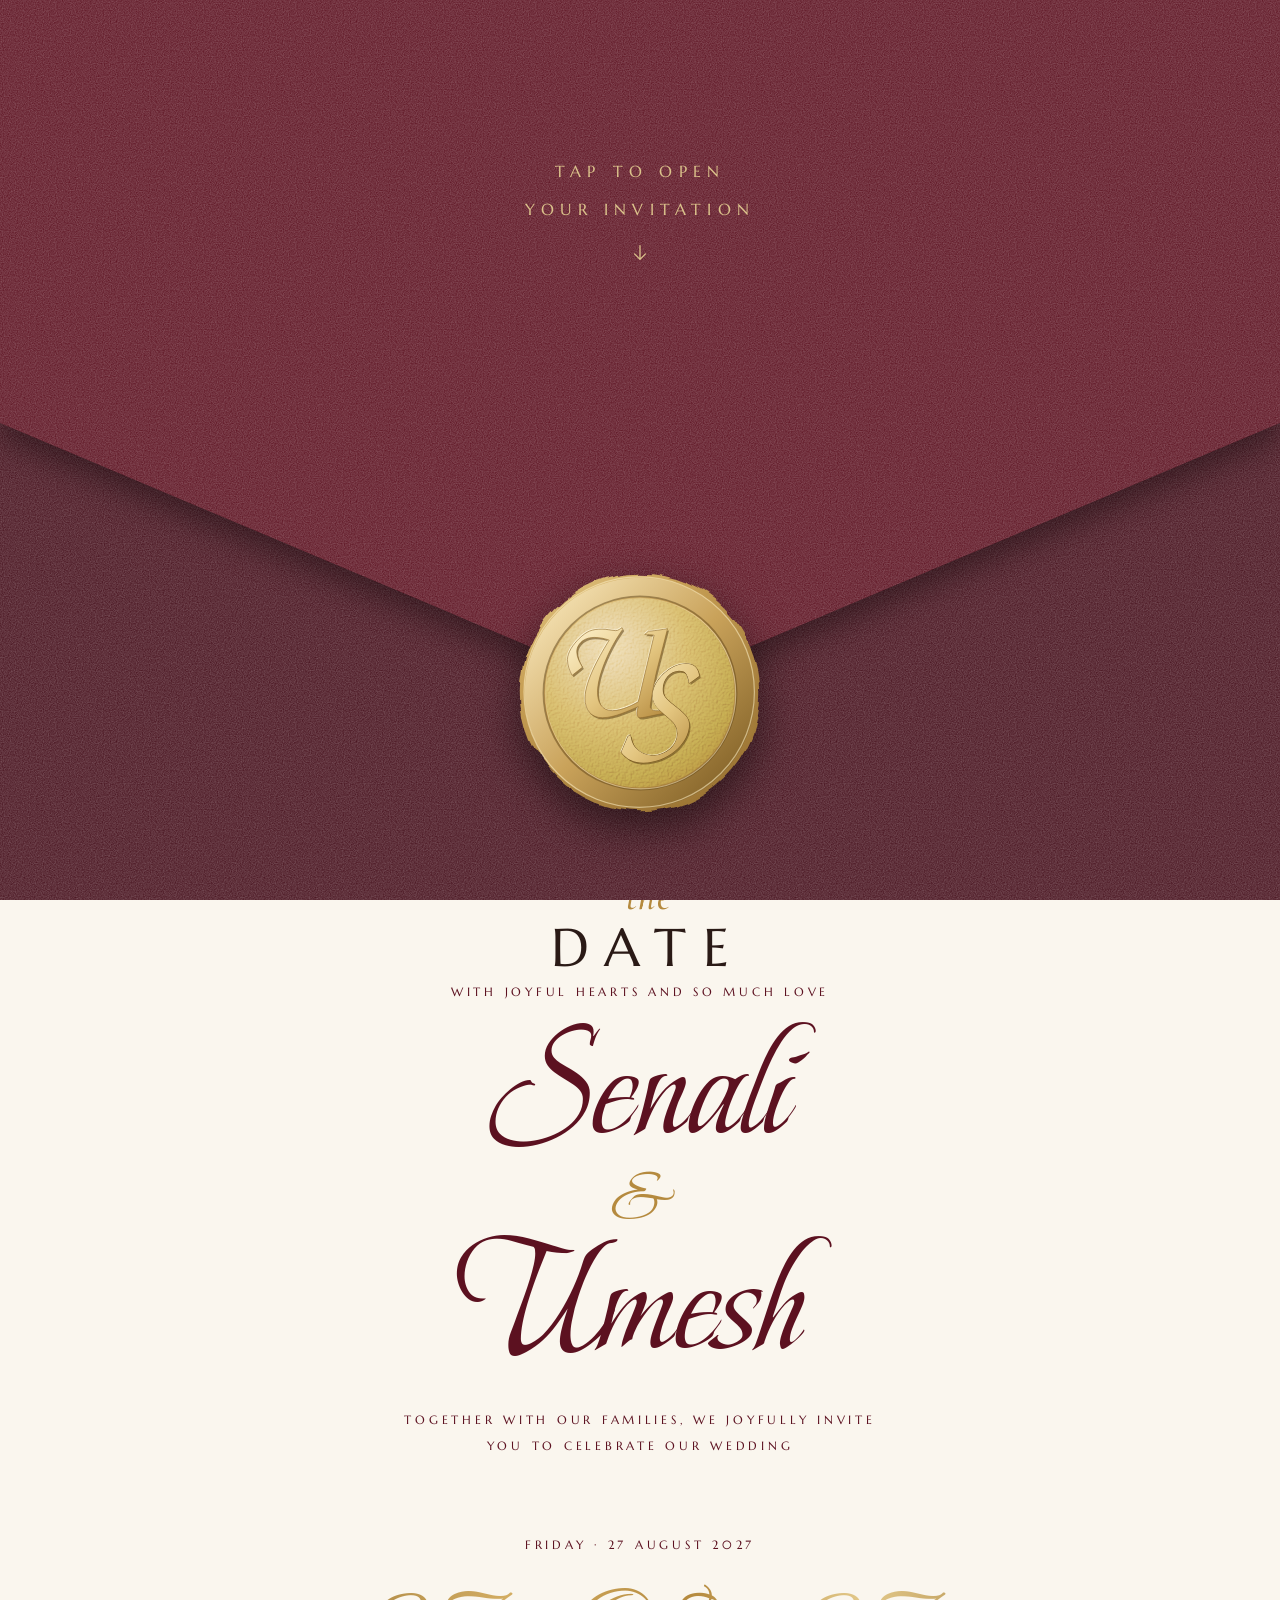
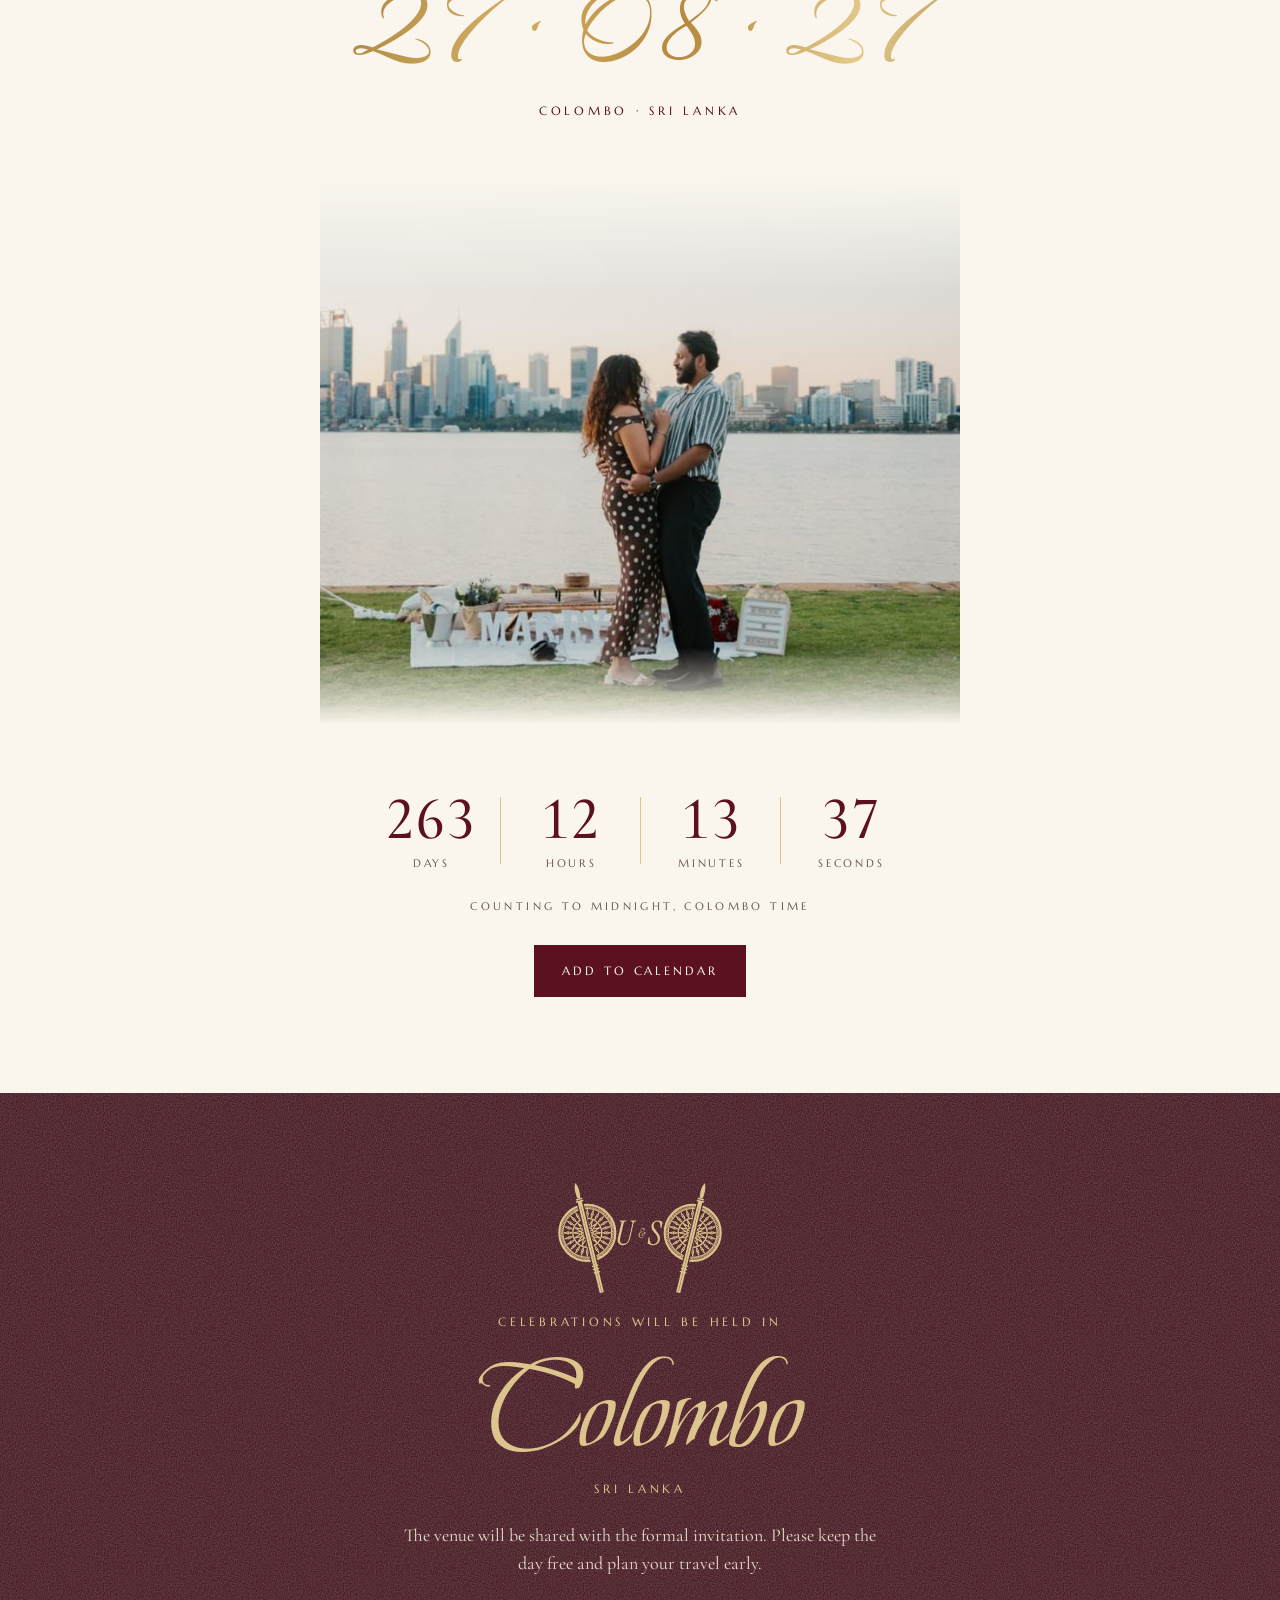
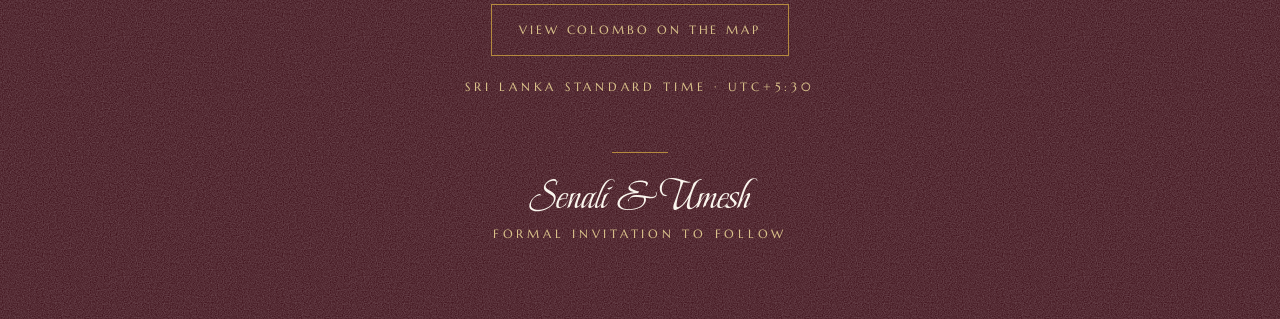
==== commit 54680db2: "Update index.html" ====
--- a/index.html
+++ b/index.html
@@ -8,7 +8,7 @@
 <meta property="og:type" content="website">
 <meta property="og:title" content="Senali &amp; Umesh | Save the Date">
 <meta property="og:description" content="27 August 2027, Colombo, Sri Lanka. Formal invitation to follow.">
-<meta property="og:image" content="https://YOUR-SITE.vercel.app/og.jpg">
+<meta property="og:image" content="https://senali-umesh.vercel.app/og.jpg">
 <meta property="og:image:width" content="1200">
 <meta property="og:image:height" content="630">
 <meta name="twitter:card" content="summary_large_image">
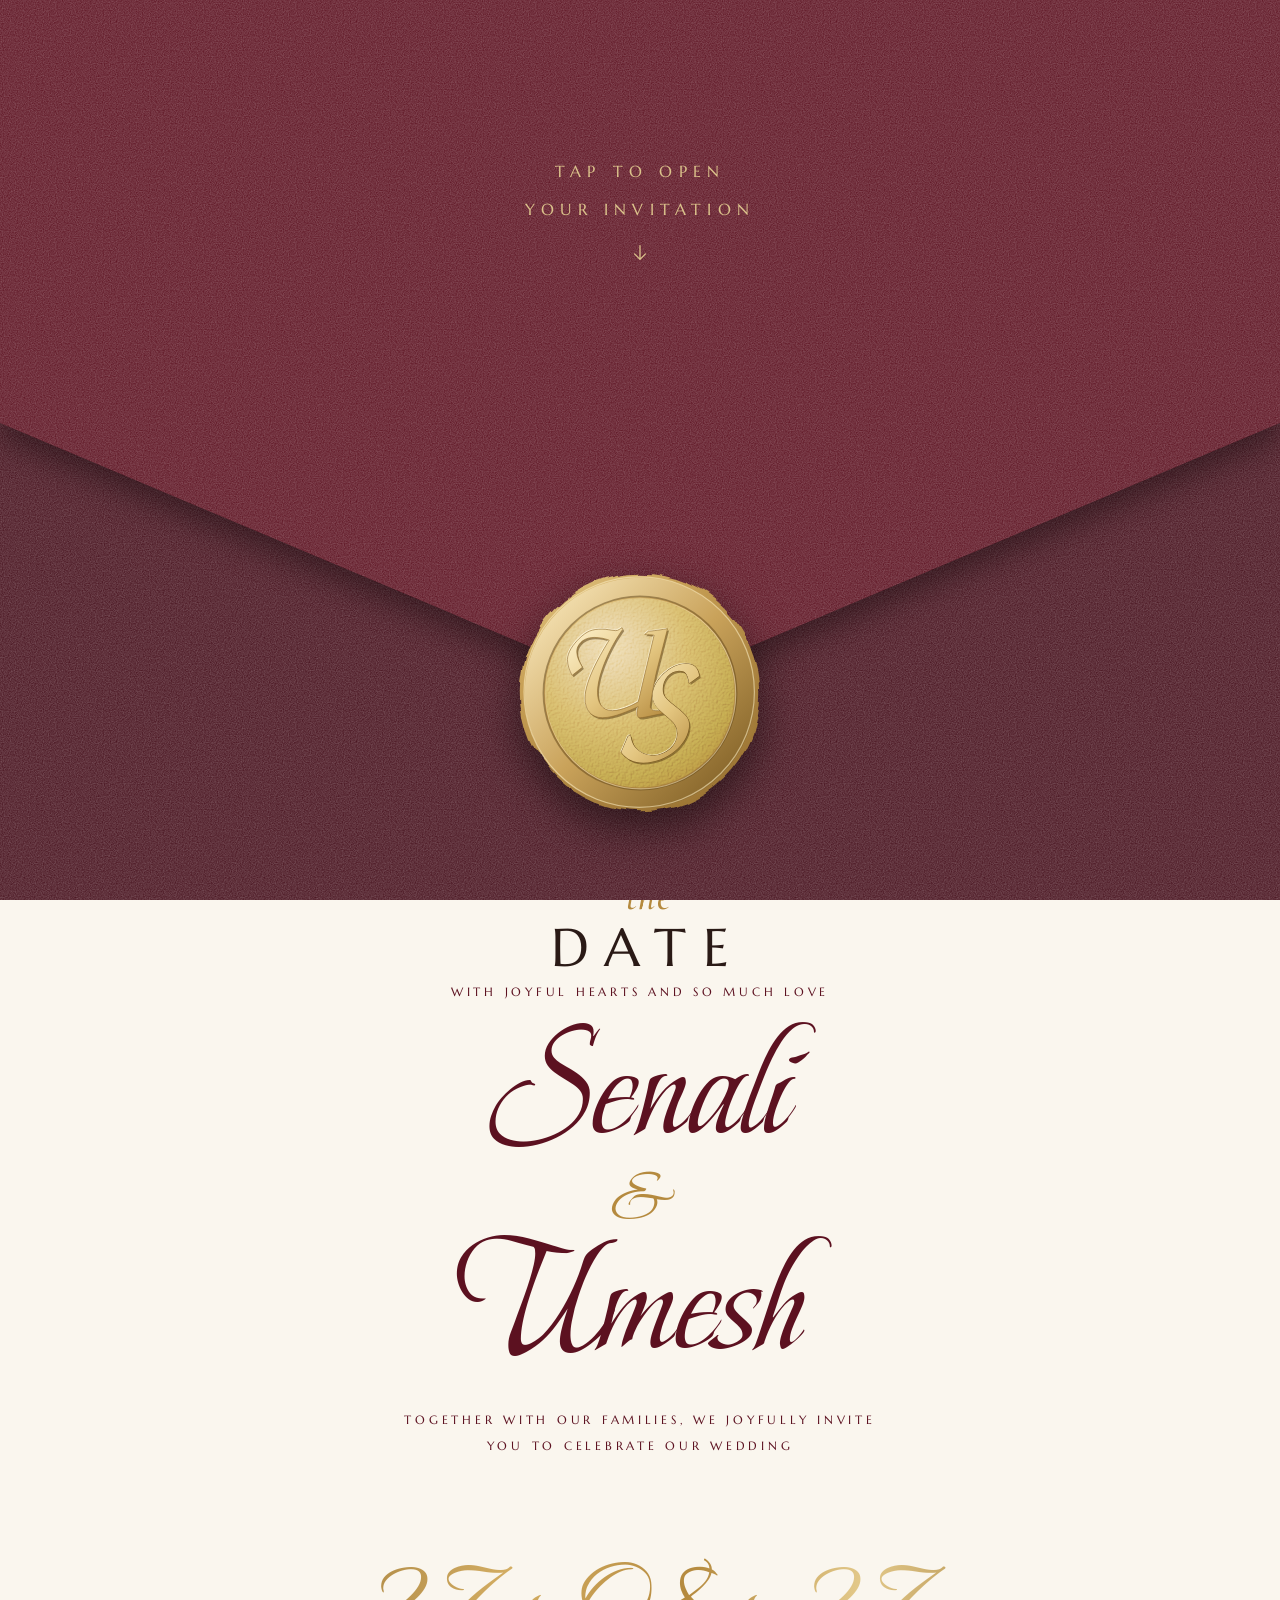
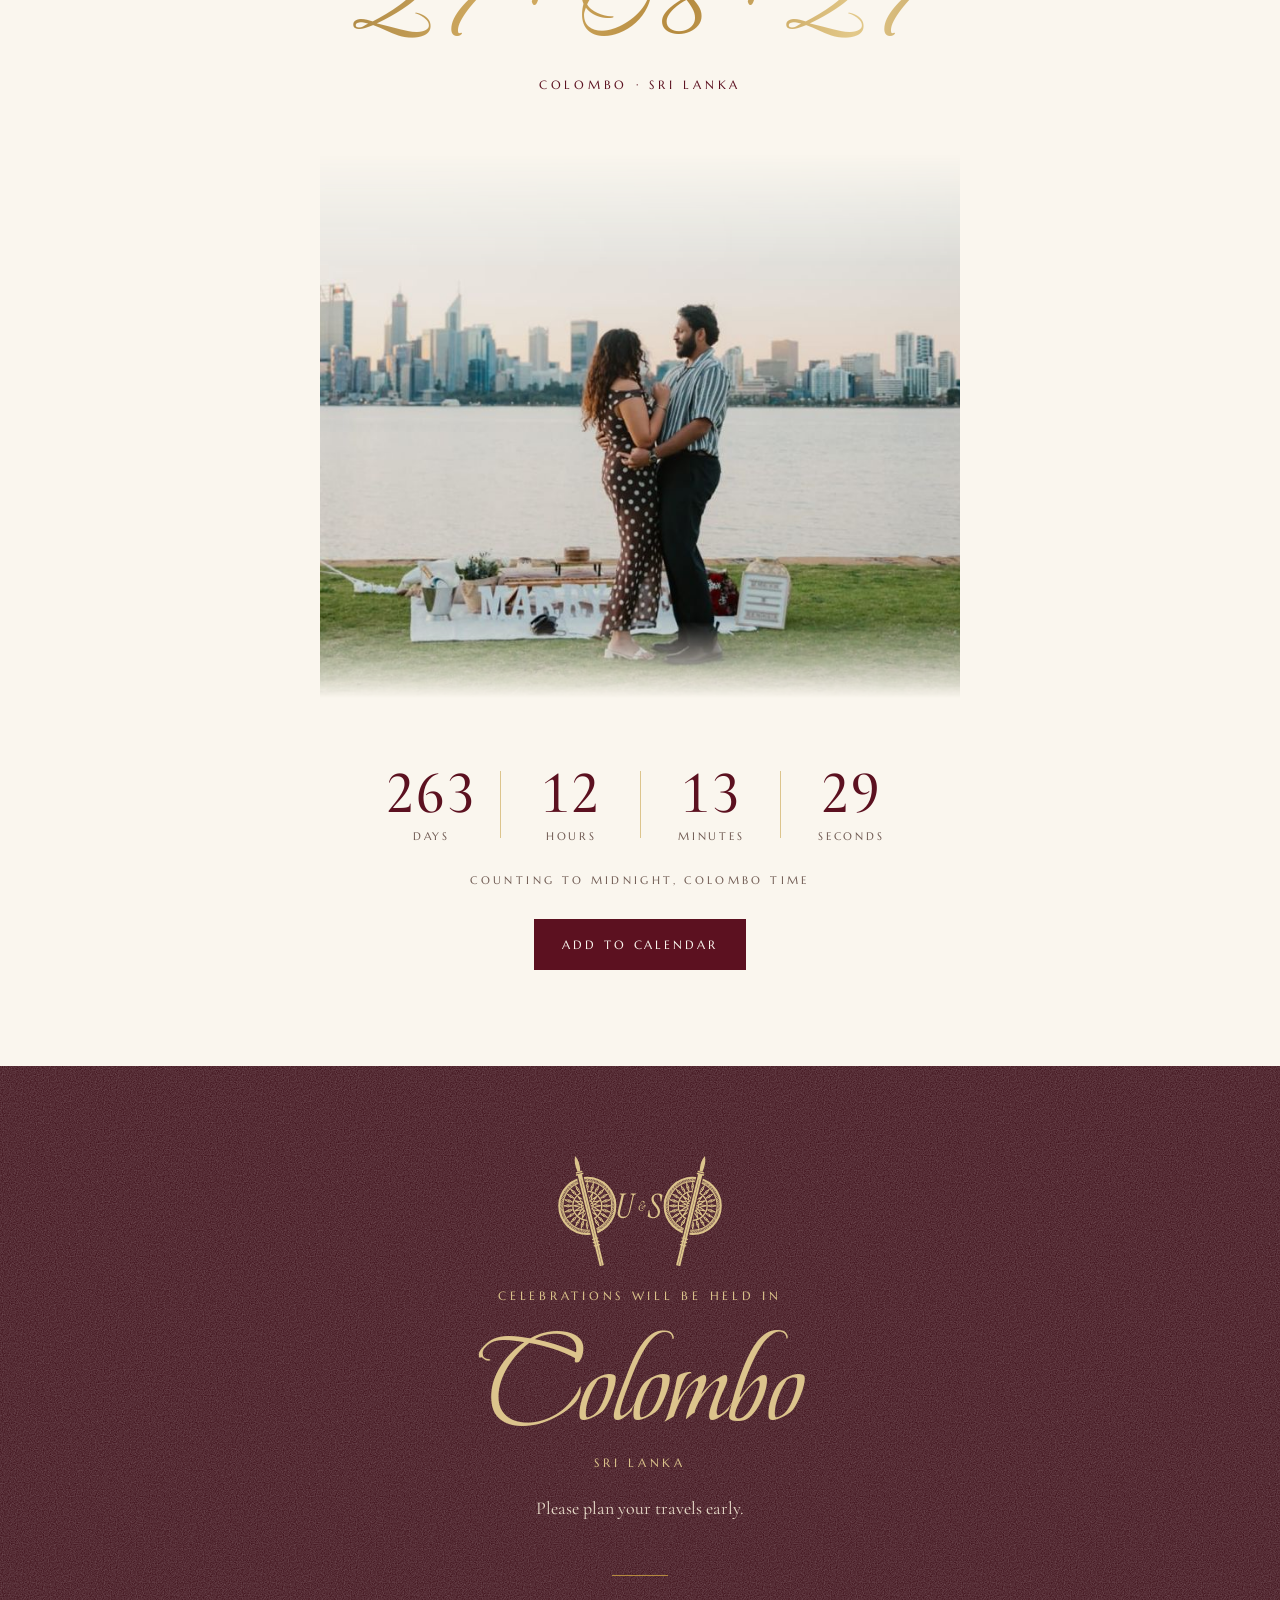
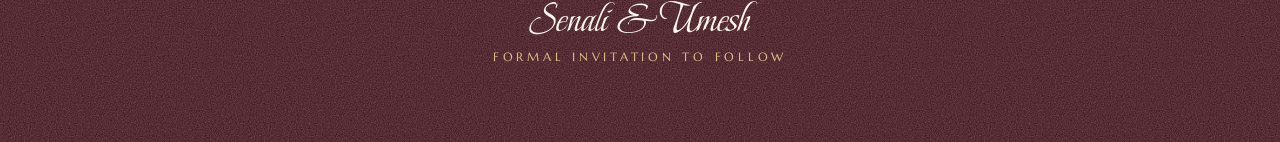
==== commit e3eca4de: "Publish-ready site: split CSS/JS/images, icons, 404, latest wording - Bring page up to the latest ve" ====
--- a/index.html
+++ b/index.html
@@ -1,221 +1,35 @@
 <!doctype html>
 <html lang="en">
 <head>
-<meta charset="utf-8">
-<meta name="viewport" content="width=device-width, initial-scale=1, viewport-fit=cover">
-<title>Senali &amp; Umesh | Save the Date</title>
-<meta name="description" content="Save the date: 27 August 2027, Colombo, Sri Lanka. Formal invitation to follow.">
-<meta property="og:type" content="website">
-<meta property="og:title" content="Senali &amp; Umesh | Save the Date">
-<meta property="og:description" content="27 August 2027, Colombo, Sri Lanka. Formal invitation to follow.">
-<meta property="og:image" content="https://senali-umesh.vercel.app/og.jpg">
-<meta property="og:image:width" content="1200">
-<meta property="og:image:height" content="630">
-<meta name="twitter:card" content="summary_large_image">
-<meta name="theme-color" content="#5C1120">
-<link rel="stylesheet" href="https://fonts.googleapis.com/css2?family=Beau+Rivage&family=Cormorant+Garamond:ital,wght@0,400;0,500;0,600;1,400;1,500&family=Marcellus&display=swap">
-<style>
-/* Layout: a sealed burgundy envelope opens onto one centred column.
-   A faded hero photograph, the names, the date, a live countdown,
-   then a deep burgundy band for Colombo. */
-:root {
-  --ivory: #FAF6EE;
-  --paper: #F2E9DA;
-  --burgundy: #5C1120;
-  --deep: #3A0A14;
-  --abyss: #2B0710;
-  --gold: #B58A3E;
-  --gold-light: #DCC48C;
-  --ink: #2A1A16;
-  --muted: #6F5A52;
-  --script: 'Beau Rivage', 'Snell Roundhand', 'Brush Script MT', cursive;
-  --label: 'Marcellus', 'Trajan Pro', Georgia, serif;
-  --body: 'Cormorant Garamond', Georgia, 'Times New Roman', serif;
-  --noise: url("data:image/svg+xml;utf8,<svg xmlns='http://www.w3.org/2000/svg' width='240' height='240'><filter id='n'><feTurbulence type='fractalNoise' baseFrequency='.85' numOctaves='2' stitchTiles='stitch'/><feColorMatrix values='0 0 0 0 1 0 0 0 0 1 0 0 0 0 1 0 0 0 .28 0'/></filter><rect width='100%25' height='100%25' filter='url(%23n)'/></svg>");
-}
-* { box-sizing: border-box; }
-html { scroll-behavior: smooth; }
-body {
-  margin: 0;
-  background: var(--ivory);
-  color: var(--ink);
-  font-family: var(--body);
-  font-size: 1.125rem;
-  line-height: 1.6;
-  overflow-x: hidden;
-  -webkit-font-smoothing: antialiased;
-}
-body:has(#opener:not([hidden])) { overflow: hidden; }
+  <meta charset="utf-8">
+  <meta name="viewport" content="width=device-width, initial-scale=1, viewport-fit=cover">
+  <title>Senali &amp; Umesh &middot; Save the Date</title>
+  <meta name="description" content="Save the date: Senali &amp; Umesh are getting married on 27 August 2027 in Colombo, Sri Lanka. Formal invitation to follow.">
+  <meta name="robots" content="noindex, nofollow">
+  <meta name="theme-color" content="#5C1120">
 
-.col { width: 100%; max-width: 960px; margin-inline: auto; padding-inline: max(16px, 4vw); }
-.label {
-  margin: 0;
-  font-family: var(--label);
-  font-size: .78rem;
-  line-height: 2.1;
-  letter-spacing: .3em;
-  text-transform: uppercase;
-  color: var(--burgundy);
-  text-align: center;
-}
-.photo { background-image: url([data-uri]); background-repeat: no-repeat; }
+  <!-- Link preview (WhatsApp, Messenger, iMessage, etc.).
+       Update these if you move to a custom domain -->
+  <meta property="og:type" content="website">
+  <meta property="og:title" content="Senali &amp; Umesh &middot; Save the Date">
+  <meta property="og:description" content="27 &middot; 08 &middot; 27 &middot; Colombo, Sri Lanka. Formal invitation to follow.">
+  <meta property="og:url" content="https://senali-umesh.vercel.app/">
+  <meta property="og:image" content="https://senali-umesh.vercel.app/og.jpg">
+  <meta property="og:image:width" content="1200">
+  <meta property="og:image:height" content="630">
+  <meta name="twitter:card" content="summary_large_image">
 
-/* crest colouring: one symbol, two palettes */
-.crest { display: block; overflow: visible; }
-.crest-ivory { color: var(--burgundy); }
-.crest-night { color: var(--gold-light); }
+  <link rel="icon" href="favicon.svg" type="image/svg+xml">
+  <link rel="icon" href="favicon-32.png" sizes="32x32" type="image/png">
+  <link rel="apple-touch-icon" href="apple-touch-icon.png">
+  <link rel="manifest" href="site.webmanifest">
 
-/* ---------- opener ---------- */
-.opener {
-  position: fixed; inset: 0; z-index: 50;
-  perspective: 1400px; overflow: hidden;
-  touch-action: none; overscroll-behavior: contain; cursor: pointer;
-}
-.inside { position: absolute; inset: 0; background: var(--noise), var(--abyss); transition: opacity .7s ease .85s; }
-.pocket {
-  position: absolute; inset: 0;
-  background: var(--noise), #46101C;
-  clip-path: polygon(0 47%, 50% 77%, 100% 47%, 100% 100%, 0 100%);
-  transition: transform .8s cubic-bezier(.6, 0, .3, 1) .75s;
-}
-.flap-wrap {
-  position: absolute; inset: 0;
-  transform-origin: 50% 0;
-  backface-visibility: hidden; -webkit-backface-visibility: hidden;
-  filter: drop-shadow(0 14px 16px rgba(0, 0, 0, .4));
-  transition: transform .85s cubic-bezier(.5, 0, .2, 1) .15s;
-}
-.flap {
-  position: absolute; inset: 0;
-  background: var(--noise), var(--burgundy);
-  clip-path: polygon(0 0, 100% 0, 100% 47%, 50% 77%, 0 47%);
-  display: flex; flex-direction: column; align-items: center;
-  padding-top: calc(17vh + env(safe-area-inset-top, 0px));
-}
-.tap {
-  margin: 0; text-align: center;
-  font-family: var(--label); text-transform: uppercase;
-  letter-spacing: .38em; line-height: 2.3;
-  font-size: clamp(.78rem, 3.3vw, 1.02rem);
-  color: var(--gold-light);
-}
-.tap-arrow { margin-top: 14px; width: 22px; height: 22px; animation: nudge 2s ease-in-out infinite; }
-@keyframes nudge { 50% { transform: translateY(6px); } }
-.seal {
-  position: absolute; left: 50%; top: 77%;
-  width: clamp(190px, 54vw, 270px); aspect-ratio: 1;
-  transform: translate(-50%, -50%);
-  padding: 0; border: 0; background: none; cursor: pointer;
-  filter: drop-shadow(0 18px 22px rgba(0, 0, 0, .5));
-  transition: transform .45s cubic-bezier(.3, 1.6, .5, 1), opacity .4s ease .1s;
-  animation: breathe 3.4s ease-in-out infinite;
-}
-@keyframes breathe { 50% { transform: translate(-50%, -50%) scale(1.035); } }
-.seal:hover { transform: translate(-50%, -50%) scale(1.05); }
-.seal:focus-visible { outline: 2px solid var(--gold-light); outline-offset: 10px; border-radius: 50%; }
-.seal svg { display: block; width: 100%; height: 100%; overflow: visible; }
-.opener.opening .seal { animation: none; transform: translate(-50%, -50%) scale(1.2); opacity: 0; }
-.opener.opening .flap-wrap { transform: rotateX(-180deg); }
-.opener.opening .pocket { transform: translateY(105%); }
-.opener.opening .inside { opacity: 0; }
-
-/* ---------- reveal ---------- */
-@keyframes rise { from { opacity: 0; transform: translateY(18px); } to { opacity: 1; transform: none; } }
-.is-open .rise { animation: rise 1s cubic-bezier(.2, .7, .2, 1) both; animation-delay: calc(var(--i, 0) * .14s + .9s); }
-
-/* ---------- hero ---------- */
-.hero { padding: 0; width: min(100%, 560px); margin-inline: auto; position: relative; }
-.hero-photo {
-  aspect-ratio: 4 / 5; background-color: var(--paper);
-  background-size: cover; background-position: 50% 88%;
-  -webkit-mask-image: linear-gradient(to bottom, #000 0%, #000 55%, rgba(0,0,0,.5) 78%, transparent 97%);
-          mask-image: linear-gradient(to bottom, #000 0%, #000 55%, rgba(0,0,0,.5) 78%, transparent 97%);
-}
-.hero-title { position: relative; margin-top: clamp(-64px, -11vw, -36px); text-align: center; padding-inline: 16px; }
-.hero-crest { width: clamp(190px, 54vw, 250px); height: auto; margin: 0 auto 10px; }
-.std { margin: 0; font-family: var(--label); font-weight: 400; text-transform: uppercase; color: var(--ink); font-size: clamp(2.3rem, 11vw, 3.3rem); line-height: 1.12; letter-spacing: .32em; padding-left: .32em; }
-.std span { display: block; }
-.std em { display: block; font-family: var(--body); font-style: italic; font-weight: 500; text-transform: lowercase; letter-spacing: .04em; padding: 0; color: var(--gold); font-size: .72em; line-height: 1; margin: .1em 0; }
-.photo-2 {
-  width: min(100%, 640px); margin: clamp(30px, 6vw, 56px) auto 0; aspect-ratio: 4 / 3.4;
-  background-image: url([data-uri]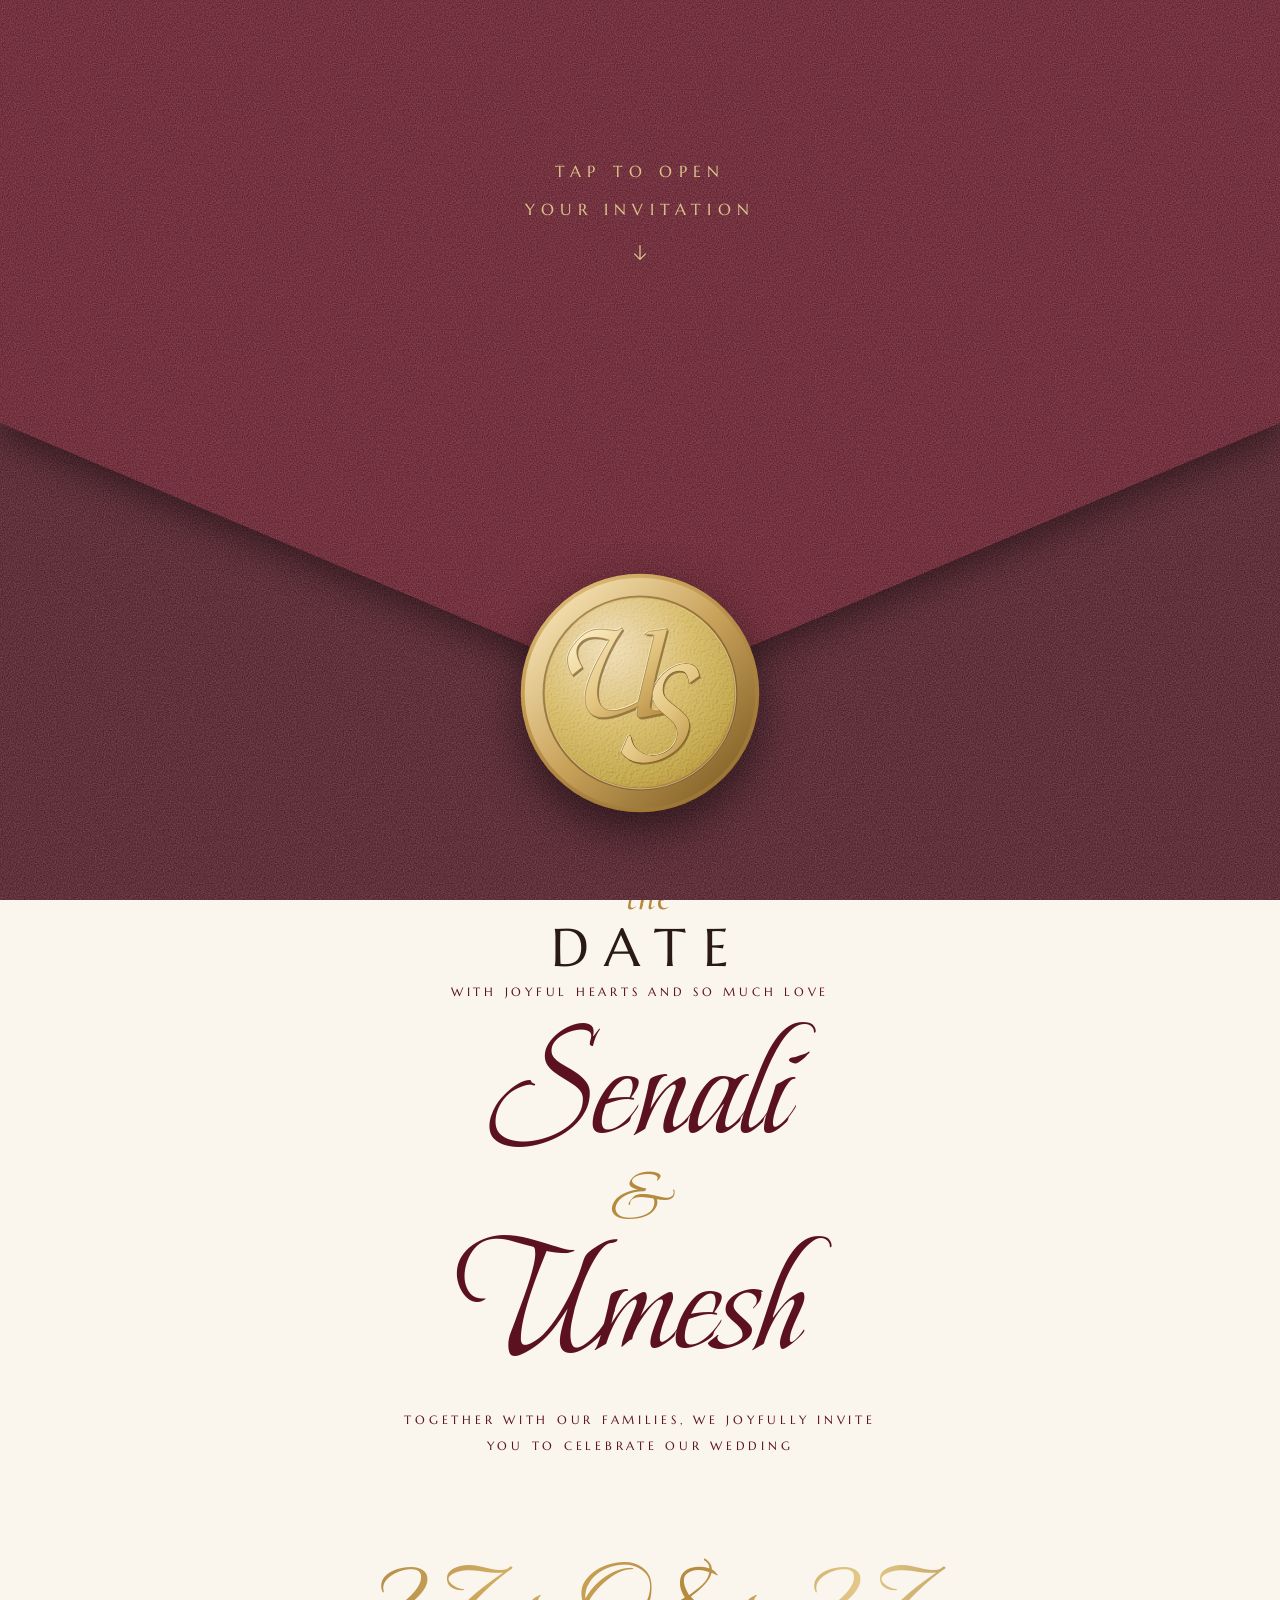
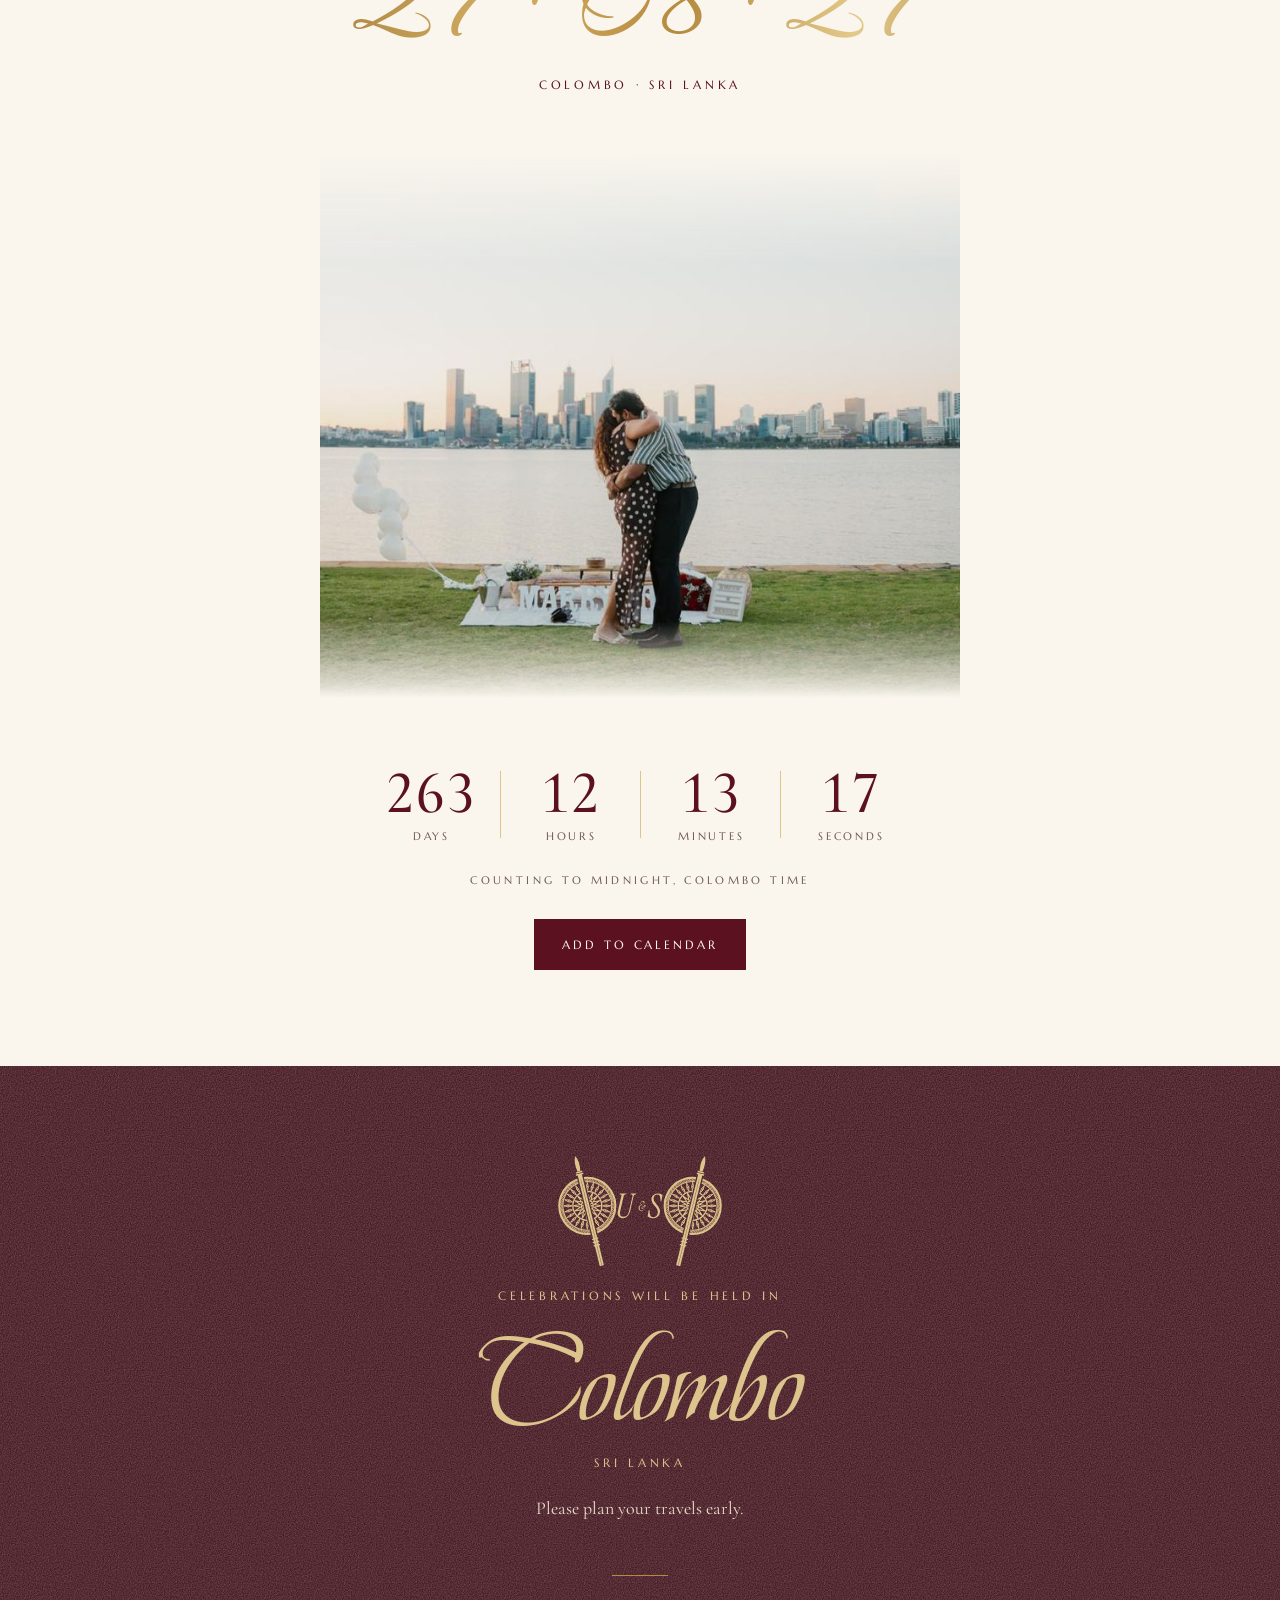
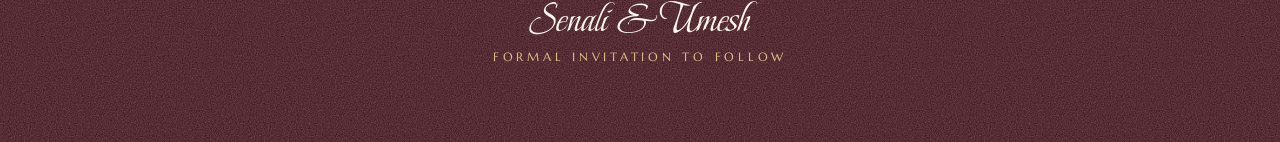
==== commit 60930589: "Replace second photo; make wax seal a clean circle Co-Authored-By: Claude Sonnet 5.5 <noreply@anthro" ====
--- a/index.html
+++ b/index.html
@@ -77,10 +77,9 @@
   <clipPath id="field"><circle cx="120" cy="120" r="84"/></clipPath>
   <filter id="soft" x="-5%" y="-5%" width="110%" height="110%"><feGaussianBlur stdDeviation=".35"/></filter>
 </defs>
-<g filter="url(#rough)"><circle cx="120" cy="120" r="106" fill="url(#wax)"/></g>
+<circle cx="120" cy="120" r="106" fill="url(#wax)"/>
 <!-- raised rim: a thick torus with light from the top left -->
 <circle cx="120" cy="120" r="94" fill="none" stroke="url(#rimG)" stroke-width="17"/>
-<circle cx="120" cy="120" r="102.4" fill="none" stroke="#FFF1C7" stroke-opacity=".55" stroke-width="1.1" transform="translate(-.7 -.8)"/>
 <circle cx="120" cy="120" r="85.8" fill="none" stroke="#5E4216" stroke-opacity=".5" stroke-width="1.6"/>
 <circle cx="120" cy="120" r="84.4" fill="none" stroke="#FFF1C7" stroke-opacity=".5" stroke-width="1" transform="translate(.7 .8)"/>
 <!-- hammered gold field -->
--- a/assets/css/style.css
+++ b/assets/css/style.css
@@ -122,7 +122,7 @@
 .photo-2 {
   width: min(100%, 640px); margin: clamp(30px, 6vw, 56px) auto 0; aspect-ratio: 4 / 3.4;
   background-image: url('../img/photo-2.jpg'); background-repeat: no-repeat;
-  background-size: 190% auto; background-position: 54% 78%; background-color: var(--paper);
+  background-size: 185% auto; background-position: 49% 84%; background-color: var(--paper);
   -webkit-mask-image: linear-gradient(to bottom, transparent 0%, #000 20%, #000 86%, transparent 100%);
           mask-image: linear-gradient(to bottom, transparent 0%, #000 20%, #000 86%, transparent 100%);
 }
